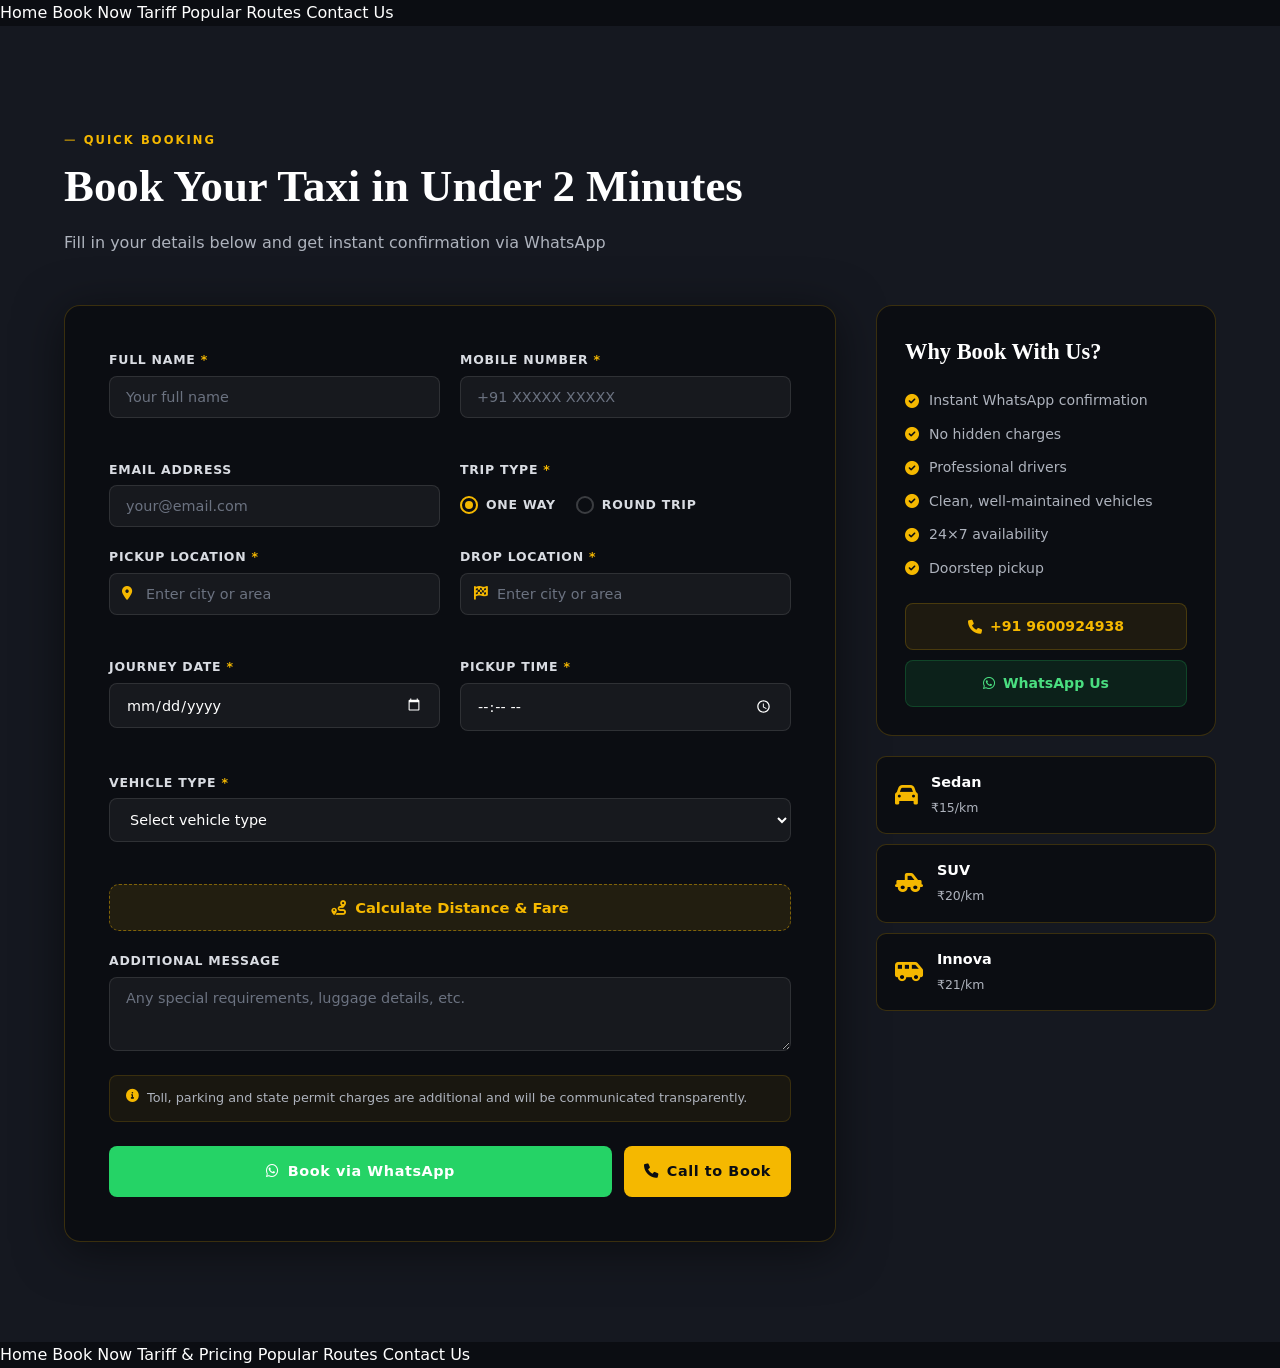
==== book-now.html @ 9e5e4e50 "feat: deploy subpages and sitemap to root" ====
<!DOCTYPE html>
<html lang="en">
<head>
  <meta charset="UTF-8" />
  <meta name="viewport" content="width=device-width, initial-scale=1.0" />

  <!-- Google Sitelink Snippet Tags -->
  <title>Book Outstation Cab Online | Sundari Travels</title>
  <meta name="description" content="Instant 24/7 outstation taxi booking across India. Verified local drivers dispatched for one-way drops and round trips. Instant WhatsApp confirmation." />
  <link rel="canonical" href="https://www.sundaritravels.com/book-now.html" />

  <!-- Styles & Icons -->
  <link rel="stylesheet" href="styles.css" />
  <link rel="stylesheet" href="https://cdnjs.cloudflare.com/ajax/libs/font-awesome/6.0.0/css/all.min.css" />

  <!-- Structured Data Schema for Fast-Track Sitelinks -->
  <script type="application/ld+json">
  {
    "@context": "https://schema.org",
    "@type": "TaxiService",
    "name": "Sundari Travels",
    "url": "https://www.sundaritravels.com/book-now.html",
    "serviceType": "Outstation Taxi Booking",
    "areaServed": {
      "@type": "Country",
      "name": "India"
    },
    "potentialAction": {
      "@type": "ReserveAction",
      "target": {
        "@type": "EntryPoint",
        "urlTemplate": "https://www.sundaritravels.com/book-now.html",
        "actionPlatform": [
          "http://schema.org/DesktopWebPlatform",
          "http://schema.org/MobileWebPlatform"
        ]
      },
      "result": {
        "@type": "Reservation",
        "name": "Book Taxi Online"
      }
    }
  }
  </script>
</head>
<body>

  <!-- Top Navigation Bar -->
  <header>
    <nav class="main-nav">
      <a href="index.html">Home</a>
      <a href="book-now.html" class="active">Book Now</a>
      <a href="tariff.html">Tariff</a>
      <a href="popular-routes.html">Popular Routes</a>
      <a href="contact.html">Contact Us</a>
    </nav>
  </header>

  <!-- ===== BOOKING SECTION ===== -->
  <section class="booking-section" id="booking">
    <div class="container">
      <div class="section-label">Quick Booking</div>
      <h1 class="section-title">Book Your Taxi in Under 2 Minutes</h1>
      <p class="section-subtitle">Fill in your details below and get instant confirmation via WhatsApp</p>
      <div class="booking-wrapper">
        <div class="booking-form-card">
          <form id="bookingForm" novalidate>
            <div class="form-grid">
              <div class="form-group">
                <label for="custName">Full Name <span class="req">*</span></label>
                <input type="text" id="custName" name="custName" placeholder="Your full name" required />
                <span class="form-error" id="custNameErr"></span>
              </div>
              <div class="form-group">
                <label for="custPhone">Mobile Number <span class="req">*</span></label>
                <input type="tel" id="custPhone" name="custPhone" placeholder="+91 XXXXX XXXXX" required />
                <span class="form-error" id="custPhoneErr"></span>
              </div>
              <div class="form-group">
                <label for="custEmail">Email Address</label>
                <input type="email" id="custEmail" name="custEmail" placeholder="your@email.com" />
              </div>
              <div class="form-group">
                <label>Trip Type <span class="req">*</span></label>
                <div class="trip-type-group">
                  <label class="radio-label">
                    <input type="radio" name="tripType" value="One Way" checked />
                    <span class="radio-custom"></span> One Way
                  </label>
                  <label class="radio-label">
                    <input type="radio" name="tripType" value="Round Trip" />
                    <span class="radio-custom"></span> Round Trip
                  </label>
                </div>
              </div>
              <div class="form-group">
                <label for="pickupLoc">Pickup Location <span class="req">*</span></label>
                <div class="autocomplete-wrap">
                  <i class="fas fa-map-marker-alt ac-icon"></i>
                  <input type="text" id="pickupLoc" name="pickupLoc" placeholder="Enter city or area" required autocomplete="off" />
                  <ul class="autocomplete-list" id="pickupList"></ul>
                </div>
                <span class="form-error" id="pickupLocErr"></span>
              </div>
              <div class="form-group">
                <label for="dropLoc">Drop Location <span class="req">*</span></label>
                <div class="autocomplete-wrap">
                  <i class="fas fa-flag-checkered ac-icon"></i>
                  <input type="text" id="dropLoc" name="dropLoc" placeholder="Enter city or area" required autocomplete="off" />
                  <ul class="autocomplete-list" id="dropList"></ul>
                </div>
                <span class="form-error" id="dropLocErr"></span>
              </div>
              <div class="form-group">
                <label for="journeyDate">Journey Date <span class="req">*</span></label>
                <input type="date" id="journeyDate" name="journeyDate" required />
                <span class="form-error" id="journeyDateErr"></span>
              </div>
              <div class="form-group">
                <label for="pickupTime">Pickup Time <span class="req">*</span></label>
                <input type="time" id="pickupTime" name="pickupTime" required />
                <span class="form-error" id="pickupTimeErr"></span>
              </div>
              <div class="form-group form-group-full">
                <label for="vehicleType">Vehicle Type <span class="req">*</span></label>
                <select id="vehicleType" name="vehicleType" required>
                  <option value="">Select vehicle type</option>
                  <option value="Sedan">Sedan</option>
                  <option value="SUV">SUV</option>
                  <option value="Innova">Innova</option>
                </select>
                <span class="form-error" id="vehicleTypeErr"></span>
              </div>

              <!-- Fare Calculator inside Booking Form -->
              <div class="form-group form-group-full">
                <button type="button" class="btn-calc-fare" id="bfCalcBtn">
                  <i class="fas fa-route"></i> Calculate Distance &amp; Fare
                </button>
              </div>

              <!-- Fare result card -->
              <div class="form-group form-group-full" id="bfFareCard" style="display:none;">
                <div class="bf-fare-result">
                  <div class="bf-dist-row">
                    <div class="bf-dt">
                      <span class="bf-dt-lbl">Approximate Distance</span>
                      <span class="bf-dt-val" id="bfDistance">--</span>
                    </div>
                  </div>
                  <div class="bf-fare-rows">
                    <div class="bf-fare-row"><span>Rate / km</span><span id="bfRate">₹0</span></div>
                    <div class="bf-fare-row"><span>Base Fare</span><span id="bfBase">₹0</span></div>
                    <div class="bf-fare-row"><span>Driver Bata</span><span id="bfBata">₹0</span></div>
                    <div class="bf-fare-divider"></div>
                    <div class="bf-fare-row bf-fare-total">
                      <span>Estimated Total</span>
                      <span id="bfTotal">₹0</span>
                    </div>
                  </div>
                  <p class="bf-note"><i class="fas fa-info-circle"></i> Toll, parking &amp; permit charges extra.</p>
                  <!-- Map -->
                  <div class="bf-map-wrap">
                    <div id="bfMap" class="bf-map"></div>
                  </div>
                </div>
              </div>
              <div class="form-group form-group-full">
                <label for="addMessage">Additional Message</label>
                <textarea id="addMessage" name="addMessage" rows="3" placeholder="Any special requirements, luggage details, etc."></textarea>
              </div>
            </div>
            <div class="form-notice">
              <i class="fas fa-info-circle"></i>
              Toll, parking and state permit charges are additional and will be communicated transparently.
            </div>
            <div class="form-actions">
              <button type="submit" class="btn btn-wa-book"><i class="fab fa-whatsapp"></i> Book via WhatsApp</button>
              <a href="tel:+919600924938" class="btn btn-call-book"><i class="fas fa-phone"></i> Call to Book</a>
            </div>
          </form>
        </div>
        <div class="booking-info">
          <div class="booking-info-card">
            <h3>Why Book With Us?</h3>
            <ul class="booking-why">
              <li><i class="fas fa-check-circle"></i> Instant WhatsApp confirmation</li>
              <li><i class="fas fa-check-circle"></i> No hidden charges</li>
              <li><i class="fas fa-check-circle"></i> Professional drivers</li>
              <li><i class="fas fa-check-circle"></i> Clean, well-maintained vehicles</li>
              <li><i class="fas fa-check-circle"></i> 24×7 availability</li>
              <li><i class="fas fa-check-circle"></i> Doorstep pickup</li>
            </ul>
            <div class="booking-contact-quick">
              <a href="tel:+919600924938" class="quick-contact-btn"><i class="fas fa-phone"></i> +91 9600924938</a>
              <a href="https://wa.me/919600924938" target="_blank" rel="noopener" class="quick-contact-btn whatsapp"><i class="fab fa-whatsapp"></i> WhatsApp Us</a>
            </div>
          </div>
          <div class="vehicle-cards-mini">
            <div class="vehicle-mini-card">
              <i class="fas fa-car"></i>
              <div>
                <strong>Sedan</strong>
                <span>₹15/km</span>
              </div>
            </div>
            <div class="vehicle-mini-card">
              <i class="fas fa-truck-pickup"></i>
              <div>
                <strong>SUV</strong>
                <span>₹20/km</span>
              </div>
            </div>
            <div class="vehicle-mini-card">
              <i class="fas fa-shuttle-van"></i>
              <div>
                <strong>Innova</strong>
                <span>₹21/km</span>
              </div>
            </div>
          </div>
        </div>
      </div>
    </div>
  </section>

  <!-- Footer Navigation -->
  <footer>
    <div class="footer-links">
      <a href="index.html">Home</a>
      <a href="book-now.html">Book Now</a>
      <a href="tariff.html">Tariff &amp; Pricing</a>
      <a href="popular-routes.html">Popular Routes</a>
      <a href="contact.html">Contact Us</a>
    </div>
  </footer>

  <!-- Application Logic -->
  <script src="main.js"></script>
</body>
</html>
---- styles.css ----
﻿/* =====================================================
   SUNDARI TRAVELS — Premium Dark Gold Theme
   ===================================================== */

/* ---- CSS Variables ---- */
:root {
  --bg-primary:    #0B0D12;
  --bg-secondary:  #151820;
  --bg-card:       #151820;
  --bg-footer:     #080A0E;
  --gold:          #F5B800;
  --gold-light:    #FFD45A;
  --gold-dim:      rgba(245,184,0,0.15);
  --gold-border:   rgba(245,184,0,0.20);
  --silver:        #D9DCE2;
  --silver-dim:    #AEB3BD;
  --white:         #FFFFFF;
  --text:          #FFFFFF;
  --text-muted:    #AEB3BD;
  --text-light:    #6b7280;
  --border:        rgba(245,184,0,0.20);
  --shadow-sm:     0 2px 8px rgba(0,0,0,0.3);
  --shadow-md:     0 4px 24px rgba(0,0,0,0.4);
  --shadow-lg:     0 8px 48px rgba(0,0,0,0.5);
  --shadow-gold:   0 0 20px rgba(245,184,0,0.15);
  --radius:        10px;
  --radius-lg:     16px;
  --transition:    0.3s cubic-bezier(0.4,0,0.2,1);
  --font-heading:  'Cormorant Garamond', Georgia, serif;
  --font-body:     'Manrope', system-ui, sans-serif;
}

/* ---- Reset ---- */
*, *::before, *::after { box-sizing: border-box; margin: 0; padding: 0; }
html { scroll-behavior: smooth; font-size: 16px; }
body {
  font-family: var(--font-body);
  background: var(--bg-primary);
  color: var(--text);
  overflow-x: hidden;
  line-height: 1.6;
}
img { max-width: 100%; height: auto; display: block; }
a { text-decoration: none; color: inherit; }
ul { list-style: none; }
button { cursor: pointer; font-family: var(--font-body); }
input, select, textarea { font-family: var(--font-body); }

/* ---- Layout ---- */
.container { max-width: 1200px; margin: 0 auto; padding: 0 24px; }
section { position: relative; }

/* ---- Typography ---- */
.section-label {
  display: inline-block;
  font-family: var(--font-body);
  font-size: 0.72rem;
  font-weight: 700;
  letter-spacing: 0.18em;
  text-transform: uppercase;
  color: var(--gold);
  margin-bottom: 12px;
}
.section-label::before {
  content: '— ';
  color: var(--gold);
  opacity: 0.6;
}
.section-label.center { display: block; text-align: center; }
.section-title {
  font-family: var(--font-heading);
  font-size: clamp(2rem, 4vw, 2.8rem);
  font-weight: 700;
  color: var(--white);
  line-height: 1.15;
  margin-bottom: 16px;
}
.section-title.center { text-align: center; }
.section-subtitle {
  font-size: 1rem;
  color: var(--text-muted);
  max-width: 600px;
  line-height: 1.75;
  margin-bottom: 48px;
}
.section-subtitle.center { text-align: center; margin-left: auto; margin-right: auto; }
.req { color: var(--gold); }
.gold-line {
  width: 48px;
  height: 2px;
  background: var(--gold);
  margin: 16px auto 32px;
}
.gold-line.left { margin-left: 0; }

/* ---- Buttons ---- */
.btn {
  display: inline-flex;
  align-items: center;
  gap: 8px;
  padding: 13px 28px;
  border-radius: 8px;
  font-size: 0.875rem;
  font-weight: 700;
  font-family: var(--font-body);
  letter-spacing: 0.04em;
  border: 2px solid transparent;
  transition: var(--transition);
  cursor: pointer;
  text-align: center;
  white-space: nowrap;
}
.btn-gold {
  background: var(--gold);
  color: #0B0D12;
  border-color: var(--gold);
}
.btn-gold:hover {
  background: var(--gold-light);
  border-color: var(--gold-light);
  transform: translateY(-2px);
  box-shadow: 0 6px 20px rgba(245,184,0,0.3);
}
.btn-outline-silver {
  background: transparent;
  color: var(--white);
  border-color: rgba(217,220,226,0.5);
}
.btn-outline-silver:hover {
  border-color: var(--gold);
  color: var(--gold);
  transform: translateY(-2px);
}
.btn-whatsapp {
  background: #25D366;
  color: var(--white);
  border-color: #25D366;
}
.btn-whatsapp:hover {
  background: #1da851;
  transform: translateY(-2px);
  box-shadow: 0 6px 20px rgba(37,211,102,0.3);
}
/* Legacy button classes mapped to new */
.btn-primary { background: var(--gold); color: #0B0D12; border-color: var(--gold); }
.btn-primary:hover { background: var(--gold-light); border-color: var(--gold-light); transform: translateY(-2px); box-shadow: 0 6px 20px rgba(245,184,0,0.3); }
.btn-outline { background: transparent; color: var(--white); border-color: rgba(217,220,226,0.5); }
.btn-outline:hover { border-color: var(--gold); color: var(--gold); }
.btn-teal { background: var(--gold); color: #0B0D12; border-color: var(--gold); }
.btn-teal:hover { background: var(--gold-light); border-color: var(--gold-light); transform: translateY(-2px); }
.btn-outline-light { background: transparent; color: var(--white); border-color: rgba(255,255,255,0.4); }
.btn-outline-light:hover { border-color: var(--gold); color: var(--gold); }
.btn-lg { padding: 15px 36px; font-size: 0.95rem; }
.w-full { width: 100%; justify-content: center; }
.mt-btn { margin-top: 32px; }

/* ---- Navbar ---- */
.navbar {
  position: fixed;
  top: 0; left: 0; right: 0;
  z-index: 1000;
  background: #080A0E;
  border-bottom: 1px solid rgba(245,184,0,0.20);
  transition: box-shadow 0.3s ease;
}
.navbar.scrolled {
  box-shadow: 0 2px 24px rgba(0,0,0,0.6);
}
.nav-container {
  max-width: 1400px;
  margin: 0 auto;
  padding: 0 70px;
  display: flex;
  align-items: center;
  height: 108px;
  gap: 0;
}
.nav-logo {
  display: flex;
  align-items: center;
  flex-shrink: 0;
  margin-right: 40px;
  text-decoration: none;
  background: transparent;
}
.logo-img {
  width: auto;
  height: 108px;
  max-width: 220px;
  object-fit: contain;
  display: block;
  flex-shrink: 0;
  background: transparent;
}
.navbar.scrolled .logo-img { height: 78px; }
.logo-text-fallback { display: none; }
.nav-links {
  display: flex;
  align-items: center;
  gap: 2px;
  flex: 1;
}
.nav-link {
  font-family: var(--font-body);
  font-size: 0.875rem;
  font-weight: 500;
  padding: 7px 13px;
  border-radius: 6px;
  color: #D9DCE2;
  transition: color 0.2s ease, background 0.2s ease;
  white-space: nowrap;
  text-decoration: none;
}
.nav-link:hover {
  color: #F5B800;
  background: rgba(245,184,0,0.08);
}
.nav-link.active {
  color: #F5B800 !important;
  background: rgba(245,184,0,0.10);
  font-weight: 700;
}
.nav-actions {
  display: flex;
  align-items: center;
  gap: 13px;
  margin-left: auto;
  flex-shrink: 0;
}
.nav-book-btn {
  display: inline-flex;
  align-items: center;
  justify-content: center;
  background: #F5B800;
  color: #080A0E;
  font-family: var(--font-body);
  font-size: 0.875rem;
  font-weight: 700;
  width: 130px;
  height: 48px;
  border-radius: 11px;
  text-decoration: none;
  white-space: nowrap;
  transition: background 0.2s, transform 0.2s;
  flex-shrink: 0;
}
.nav-book-btn:hover { background: #FFD45A; transform: translateY(-1px); }
.nav-phone-btn {
  display: inline-flex;
  align-items: center;
  justify-content: center;
  width: 42px;
  height: 42px;
  border: 1.5px solid rgba(245,184,0,0.55);
  border-radius: 50%;
  color: #F5B800;
  font-size: 0.9rem;
  text-decoration: none;
  transition: background 0.2s, border-color 0.2s;
  flex-shrink: 0;
}
.nav-phone-btn:hover { background: rgba(245,184,0,0.12); border-color: #F5B800; }
.nav-cta-btn { display: none; }
.hamburger {
  display: none;
  flex-direction: column;
  gap: 5px;
  background: none;
  border: none;
  padding: 8px;
  cursor: pointer;
  margin-left: 16px;
}
.hamburger span {
  display: block;
  width: 24px;
  height: 2px;
  background: var(--silver);
  border-radius: 2px;
  transition: var(--transition);
}
.hamburger.open span:nth-child(1) { transform: rotate(45deg) translate(5px,5px); }
.hamburger.open span:nth-child(2) { opacity: 0; }
.hamburger.open span:nth-child(3) { transform: rotate(-45deg) translate(5px,-5px); }

/* Mobile Nav */
.mobile-nav {
  position: fixed;
  top: 0; right: -100%;
  width: min(320px, 85vw);
  height: 100vh;
  background: #0d0f14;
  border-left: 1px solid var(--gold-border);
  z-index: 999;
  transition: right 0.35s cubic-bezier(0.4,0,0.2,1);
  overflow-y: auto;
  padding: 96px 24px 40px;
}
.mobile-nav.open { right: 0; }
.mobile-nav-link {
  display: block;
  font-size: 1rem;
  font-weight: 600;
  color: var(--silver);
  padding: 14px 0;
  border-bottom: 1px solid rgba(245,184,0,0.08);
  transition: var(--transition);
  letter-spacing: 0.02em;
  text-decoration: none;
}
.mobile-nav-link:hover { color: var(--gold); padding-left: 8px; }
.mobile-nav-actions { display: flex; flex-direction: column; gap: 12px; margin-top: 28px; }
.mobile-action-btn {
  display: flex; align-items: center; justify-content: center;
  gap: 8px; padding: 13px; border-radius: 8px;
  font-size: 0.9rem; font-weight: 700; text-decoration: none;
}
.call-btn { background: var(--gold); color: #0B0D12; }
.whatsapp-btn { background: #25D366; color: var(--white); }
.mobile-book-btn {
  display: block; text-align: center; margin-top: 16px;
  padding: 14px; border: 2px solid var(--gold);
  color: var(--gold); border-radius: 8px; font-weight: 700;
  transition: var(--transition); text-decoration: none;
}
.mobile-book-btn:hover { background: var(--gold); color: #0B0D12; }
.nav-overlay {
  position: fixed; inset: 0; background: rgba(0,0,0,0.7);
  z-index: 998; opacity: 0; pointer-events: none; transition: opacity var(--transition);
}
.nav-overlay.active { opacity: 1; pointer-events: all; }

/* ---- Hero ---- */
.hero {
  position: relative;
  min-height: 82vh;
  max-height: 1000px;
  display: flex;
  flex-direction: column;
  background: #080A0E;
  overflow: hidden;
  padding-top: 108px;
}

/* car.png — right side, blended background */
.hero-car-bg {
  position: absolute;
  top: 0; right: 0;
  width: 60%;
  height: 100%;
  z-index: 0;
  pointer-events: none;
}
.hero-car-img {
  width: 100%;
  height: 100%;
  object-fit: cover;
  object-position: center center;
  display: block;
  -webkit-mask-image: linear-gradient(
    to right,
    transparent 0%,
    rgba(0,0,0,0.15) 12%,
    rgba(0,0,0,0.6) 30%,
    black 55%,
    black 100%
  );
  mask-image: linear-gradient(
    to right,
    transparent 0%,
    rgba(0,0,0,0.15) 12%,
    rgba(0,0,0,0.6) 30%,
    black 55%,
    black 100%
  );
}

/* Overlay — left side strong fade, bottom fade */
.hero-overlay {
  position: absolute;
  inset: 0;
  z-index: 1;
  background:
    linear-gradient(90deg,
      #080A0E 0%,
      #080A0E 34%,
      rgba(8,10,14,0.80) 48%,
      rgba(8,10,14,0.18) 64%,
      transparent 78%
    ),
    linear-gradient(180deg,
      rgba(8,10,14,0.20) 0%,
      transparent 25%,
      transparent 65%,
      rgba(8,10,14,0.55) 100%
    );
  pointer-events: none;
}

/* Two-column layout */
.hero-inner {
  position: relative;
  z-index: 2;
  display: grid;
  grid-template-columns: 47% 53%;
  align-items: center;
  flex: 1;
  max-width: 1400px;
  width: 100%;
  margin: 0 auto;
  padding: 44px 70px 155px;
  min-height: calc(82vh - 108px);
}
.hero-right-spacer { display: block; }

/* Hero content */
.hero-content { max-width: 540px; }

/* Badge */
.hero-badge {
  display: inline-flex;
  align-items: center;
  gap: 8px;
  border: 1px solid rgba(245,184,0,0.40);
  background: rgba(245,184,0,0.08);
  color: #F5B800;
  font-size: 0.72rem;
  font-weight: 700;
  letter-spacing: 0.14em;
  text-transform: uppercase;
  padding: 7px 18px;
  border-radius: 50px;
  margin-bottom: 22px;
}
.hero-badge i { font-size: 0.68rem; }

/* Heading */
.hero-title {
  font-family: var(--font-heading);
  font-size: clamp(2.8rem, 5vw, 4.6rem);
  font-weight: 700;
  color: #ffffff;
  line-height: 1.0;
  margin-bottom: 18px;
  letter-spacing: -0.01em;
}
.hero-title-gold {
  color: #F5B800;
  font-style: italic;
  display: block;
}

/* Description */
.hero-desc {
  font-size: 1rem;
  color: #B8BDC7;
  line-height: 1.7;
  margin-bottom: 18px;
  max-width: 480px;
}

/* Trust line */
.hero-trust-line {
  display: flex;
  align-items: center;
  gap: 12px;
  font-size: 0.82rem;
  font-weight: 700;
  letter-spacing: 0.08em;
  color: #AEB3BD;
  text-transform: uppercase;
  margin-bottom: 30px;
  flex-wrap: wrap;
}
.htl-item { display: inline-flex; align-items: center; gap: 6px; }
.htl-item i { color: #F5B800; font-size: 0.78rem; }
.htl-dot { color: #F5B800; font-size: 1.1rem; line-height: 1; }

/* CTA Buttons */
.hero-ctas { display: flex; flex-wrap: wrap; gap: 14px; }
.hbtn {
  display: inline-flex;
  align-items: center;
  gap: 8px;
  font-family: var(--font-body);
  font-size: 0.92rem;
  font-weight: 700;
  height: 56px;
  padding: 0 26px;
  border-radius: 10px;
  text-decoration: none;
  white-space: nowrap;
  transition: transform 0.2s, background 0.2s, border-color 0.2s;
  border: 2px solid transparent;
}
.hbtn-gold { background: #F5B800; color: #080A0E; }
.hbtn-gold:hover { background: #FFD45A; transform: translateY(-2px); }
.hbtn-outline { background: transparent; color: #ffffff; border-color: rgba(217,220,226,0.55); }
.hbtn-outline:hover { border-color: #F5B800; color: #F5B800; transform: translateY(-2px); }
.hbtn-wa { background: #25D366; color: #ffffff; border-color: #25D366; }
.hbtn-wa:hover { background: #1da851; transform: translateY(-2px); }

/* Trust bar */
.hero-trust-bar {
  position: absolute;
  bottom: 26px;
  left: 50%;
  transform: translateX(-50%);
  z-index: 3;
  width: 72%;
  max-width: 940px;
}
.htb-inner {
  display: flex;
  align-items: center;
  justify-content: space-between;
  background: rgba(11,13,18,0.88);
  backdrop-filter: blur(14px);
  border: 1px solid rgba(245,184,0,0.22);
  border-radius: 16px;
  padding: 18px 32px;
  gap: 8px;
}
.htb-item {
  display: flex;
  align-items: center;
  gap: 13px;
  flex: 1;
  min-width: 0;
}
.htb-icon {
  width: 40px; height: 40px;
  background: rgba(245,184,0,0.12);
  border-radius: 50%;
  display: flex; align-items: center; justify-content: center;
  flex-shrink: 0;
  color: #F5B800;
  font-size: 1rem;
}
.htb-text { display: flex; flex-direction: column; gap: 2px; }
.htb-text strong { font-size: 0.85rem; font-weight: 700; color: #ffffff; white-space: nowrap; }
.htb-text span { font-size: 0.72rem; color: #AEB3BD; white-space: nowrap; }
.htb-sep { width: 1px; height: 36px; background: rgba(245,184,0,0.18); flex-shrink: 0; }

/* Scroll hint */
.hero-scroll {
  position: absolute;
  bottom: 4px;
  left: 50%;
  transform: translateX(-50%);
  z-index: 4;
  display: flex;
  flex-direction: column;
  align-items: center;
  gap: 3px;
  color: rgba(255,255,255,0.32);
  font-size: 0.6rem;
  font-weight: 700;
  letter-spacing: 0.16em;
  text-transform: uppercase;
}
.hero-scroll i {
  color: rgba(245,184,0,0.5);
  font-size: 0.7rem;
  animation: scrollBounce 2s ease-in-out infinite;
}
@keyframes scrollBounce {
  0%, 100% { transform: translateY(0); }
  50% { transform: translateY(5px); }
}

/* Keep old class refs — no longer rendered */
.hero-bg, .hero-bg-dark, .hero-road-wrap, .road-svg,
.hero-visual-col, .hero-subtitle, .hero-service-line,
.hero-title-accent, .tsl-item, .tsl-dot,
.trust-bar-inner, .tbi, .tbi-icon, .tbi-info, .tbi-sep,
.hero-scroll-hint, .scroll-arrow, .br-desktop { display: none; }

/* ---- Booking Section ---- */
.booking-section { padding: 100px 0; background: var(--bg-secondary); }
.booking-wrapper { display: grid; grid-template-columns: 1fr 340px; gap: 40px; align-items: start; }
.booking-form-card {
  background: var(--bg-primary);
  border-radius: var(--radius-lg);
  padding: 44px;
  border: 1px solid var(--gold-border);
  box-shadow: var(--shadow-lg);
}
.form-grid { display: grid; grid-template-columns: 1fr 1fr; gap: 20px; margin-bottom: 24px; overflow: visible; }
.form-group { display: flex; flex-direction: column; gap: 6px; position: relative; overflow: visible; }
.form-group-full { grid-column: 1 / -1; }
.form-group label {
  font-size: 0.78rem; font-weight: 700;
  color: var(--silver); letter-spacing: 0.06em; text-transform: uppercase;
}
.form-group input,
.form-group select,
.form-group textarea {
  padding: 12px 16px;
  border: 1px solid rgba(255,255,255,0.10);
  border-radius: 8px;
  font-size: 0.9rem;
  color: var(--white);
  background: rgba(255,255,255,0.05);
  transition: var(--transition);
  outline: none;
  color-scheme: dark;
}
.form-group input::placeholder,
.form-group textarea::placeholder { color: var(--text-light); }
.form-group select option { background: var(--bg-secondary); color: var(--white); }
.form-group input:focus,
.form-group select:focus,
.form-group textarea:focus {
  border-color: var(--gold);
  background: rgba(245,184,0,0.05);
  box-shadow: 0 0 0 3px rgba(245,184,0,0.10);
}
.form-group input.error,
.form-group select.error { border-color: #e53e3e; }
.form-error { font-size: 0.75rem; color: #e53e3e; font-weight: 600; min-height: 16px; }
.trip-type-group { display: flex; gap: 20px; padding: 10px 0; }
.radio-label {
  display: flex; align-items: center; gap: 8px;
  cursor: pointer; font-size: 0.9rem; font-weight: 600; color: var(--silver);
}
.radio-label input[type="radio"] { display: none; }
.radio-custom {
  width: 18px; height: 18px;
  border: 2px solid rgba(255,255,255,0.2);
  border-radius: 50%;
  position: relative;
  transition: var(--transition); flex-shrink: 0;
}
.radio-label input[type="radio"]:checked + .radio-custom { border-color: var(--gold); }
.radio-label input[type="radio"]:checked + .radio-custom::after {
  content: '';
  position: absolute;
  width: 8px; height: 8px;
  background: var(--gold); border-radius: 50%;
  top: 50%; left: 50%; transform: translate(-50%,-50%);
}
.form-notice {
  background: rgba(245,184,0,0.06);
  border: 1px solid rgba(245,184,0,0.15);
  border-radius: 8px;
  padding: 12px 16px;
  font-size: 0.8rem;
  color: var(--text-muted);
  display: flex; align-items: flex-start; gap: 8px;
  margin-bottom: 24px;
}
.form-notice i { color: var(--gold); margin-top: 2px; flex-shrink: 0; }
.form-actions { display: flex; gap: 12px; flex-wrap: wrap; }
.btn-wa-book {
  flex: 1; padding: 14px 20px;
  background: #25D366; color: var(--white);
  border: none; border-radius: 8px;
  font-size: 0.9rem; font-weight: 700;
  display: flex; align-items: center; justify-content: center; gap: 8px;
  transition: var(--transition); min-width: 160px; cursor: pointer;
}
.btn-wa-book:hover { background: #1da851; transform: translateY(-2px); box-shadow: 0 6px 20px rgba(37,211,102,0.3); }
.btn-call-book {
  white-space: nowrap; padding: 14px 20px;
  background: var(--gold); color: #0B0D12;
  border-radius: 8px; font-size: 0.9rem; font-weight: 700;
  display: flex; align-items: center; gap: 8px;
  transition: var(--transition); border: none; cursor: pointer;
}
.btn-call-book:hover { background: var(--gold-light); transform: translateY(-2px); }
.booking-info { display: flex; flex-direction: column; gap: 20px; }
.booking-info-card {
  background: var(--bg-primary);
  border: 1px solid var(--gold-border);
  border-radius: var(--radius-lg);
  padding: 28px;
}
.booking-info-card h3 {
  font-family: var(--font-heading);
  font-size: 1.4rem; font-weight: 700;
  color: var(--white); margin-bottom: 20px;
}
.booking-why { display: flex; flex-direction: column; gap: 11px; margin-bottom: 24px; }
.booking-why li { display: flex; align-items: center; gap: 10px; font-size: 0.88rem; color: var(--text-muted); }
.booking-why li i { color: var(--gold); flex-shrink: 0; }
.booking-contact-quick { display: flex; flex-direction: column; gap: 10px; }
.quick-contact-btn {
  display: flex; align-items: center; justify-content: center; gap: 8px;
  padding: 11px; border-radius: 8px;
  font-weight: 700; font-size: 0.88rem;
  background: rgba(245,184,0,0.08);
  color: var(--gold); border: 1px solid var(--gold-border);
  transition: var(--transition);
}
.quick-contact-btn:hover { background: var(--gold); color: #0B0D12; }
.quick-contact-btn.whatsapp { background: rgba(37,211,102,0.1); color: #4ade80; border-color: rgba(37,211,102,0.2); }
.quick-contact-btn.whatsapp:hover { background: #25D366; color: var(--white); }
.vehicle-cards-mini { display: flex; flex-direction: column; gap: 10px; }
.vehicle-mini-card {
  display: flex; align-items: center; gap: 14px;
  background: var(--bg-primary);
  border: 1px solid var(--gold-border);
  border-radius: var(--radius); padding: 14px 18px;
  transition: var(--transition);
}
.vehicle-mini-card:hover { border-color: var(--gold); box-shadow: var(--shadow-gold); }
.vehicle-mini-card i { font-size: 1.4rem; color: var(--gold); }
.vehicle-mini-card strong { display: block; font-size: 0.9rem; font-weight: 700; color: var(--white); }
.vehicle-mini-card span { font-size: 0.78rem; color: var(--text-muted); }

/* ---- About Section ---- */
.about-section { padding: 100px 0; background: var(--bg-primary); }
.about-grid { display: grid; grid-template-columns: 1fr 1fr; gap: 72px; align-items: center; }
.about-img-wrapper { position: relative; border-radius: var(--radius-lg); overflow: hidden; }
.about-placeholder-img {
  width: 100%; height: 480px;
  background: linear-gradient(145deg, #0d0f14 0%, #151820 60%, #1a1500 100%);
  border-radius: var(--radius-lg);
  border: 1px solid var(--gold-border);
  display: flex; flex-direction: column; align-items: center; justify-content: center; gap: 16px;
}
.about-placeholder-img i { font-size: 4.5rem; color: var(--gold); opacity: 0.8; }
.about-placeholder-img span {
  font-family: var(--font-heading);
  font-size: 1.2rem; font-weight: 600;
  color: var(--silver); letter-spacing: 0.05em;
}
.about-img-card {
  position: absolute; bottom: 24px; left: 24px;
  background: var(--bg-secondary);
  border: 1px solid var(--gold-border);
  border-radius: var(--radius); padding: 14px 20px;
  display: flex; align-items: center; gap: 10px;
  box-shadow: var(--shadow-md);
}
.about-img-card i { color: var(--gold); font-size: 1.2rem; }
.about-img-card span { font-size: 0.85rem; font-weight: 700; color: var(--white); }
.about-desc { font-size: 0.98rem; color: var(--text-muted); line-height: 1.8; margin-bottom: 20px; }
.about-mv-grid { display: grid; grid-template-columns: 1fr 1fr; gap: 16px; margin: 28px 0; }
.about-mv-card {
  background: var(--bg-secondary);
  border-radius: var(--radius);
  padding: 20px;
  border-left: 2px solid var(--gold);
  border-top: 1px solid var(--gold-border);
  border-right: 1px solid var(--gold-border);
  border-bottom: 1px solid var(--gold-border);
}
.about-mv-card i { color: var(--gold); font-size: 1.2rem; margin-bottom: 8px; }
.about-mv-card h4 {
  font-family: var(--font-heading);
  font-size: 1rem; font-weight: 700;
  color: var(--white); margin-bottom: 6px;
}
.about-mv-card p { font-size: 0.84rem; color: var(--text-muted); line-height: 1.6; }
.about-highlights { display: flex; flex-wrap: wrap; gap: 10px; }
.about-highlight-item {
  display: flex; align-items: center; gap: 8px;
  background: rgba(245,184,0,0.06);
  border: 1px solid var(--gold-border);
  border-radius: 8px; padding: 9px 16px;
  font-size: 0.84rem; font-weight: 700; color: var(--silver);
  transition: var(--transition);
}
.about-highlight-item:hover { border-color: var(--gold); color: var(--gold); }
.about-highlight-item i { color: var(--gold); }

/* ---- Services Section ---- */
.services-section { padding: 100px 0; background: var(--bg-secondary); }
.services-grid { display: grid; grid-template-columns: repeat(3, 1fr); gap: 24px; }
.service-card {
  background: var(--bg-card);
  border-radius: var(--radius-lg);
  overflow: hidden;
  border: 1px solid rgba(245,184,0,0.12);
  transition: var(--transition);
}
.service-card:hover {
  border-color: var(--gold);
  transform: translateY(-5px);
  box-shadow: 0 12px 40px rgba(245,184,0,0.12);
}
.service-icon-wrap {
  position: absolute; top: 16px; left: 16px;
  width: 42px; height: 42px;
  background: var(--gold); border-radius: 10px;
  display: flex; align-items: center; justify-content: center;
  z-index: 1;
}
.service-icon-wrap i { color: #0B0D12; font-size: 1rem; }
.service-img { height: 180px; overflow: hidden; position: relative; }
.service-img-placeholder {
  height: 180px;
  display: flex; flex-direction: column;
  align-items: center; justify-content: center; gap: 10px;
  background: #0d0f14;
  transition: transform 0.4s ease;
}
.service-card:hover .service-img-placeholder { transform: scale(1.03); }
.service-img-placeholder i { font-size: 2.8rem; color: var(--gold); }
.service-img-placeholder span { font-size: 0.82rem; font-weight: 700; color: var(--silver); letter-spacing: 0.06em; }
.service-body { padding: 22px; }
.service-body h3 {
  font-family: var(--font-heading);
  font-size: 1.25rem; font-weight: 700;
  color: var(--white); margin-bottom: 8px;
}
.service-body p { font-size: 0.86rem; color: var(--text-muted); line-height: 1.65; margin-bottom: 18px; }
.service-btn {
  display: inline-flex; align-items: center; gap: 6px;
  font-size: 0.82rem; font-weight: 700;
  color: var(--gold); transition: var(--transition);
}
.service-btn:hover { gap: 10px; }

/* ---- Why Section ---- */
.why-section { padding: 100px 0; background: var(--bg-primary); }
.why-inner { display: grid; grid-template-columns: 380px 1fr; gap: 80px; align-items: start; }
.why-content { position: sticky; top: 100px; }
.why-features { display: grid; grid-template-columns: 1fr 1fr; gap: 20px; }
.why-feature-item {
  display: flex; gap: 16px; padding: 24px;
  background: var(--bg-secondary);
  border-radius: var(--radius-lg);
  border: 1px solid rgba(245,184,0,0.10);
  transition: var(--transition);
}
.why-feature-item:hover {
  border-color: var(--gold);
  box-shadow: 0 8px 30px rgba(245,184,0,0.08);
  transform: translateY(-2px);
}
.why-icon {
  width: 48px; height: 48px;
  background: rgba(245,184,0,0.10);
  border: 1px solid var(--gold-border);
  border-radius: 12px;
  display: flex; align-items: center; justify-content: center;
  flex-shrink: 0;
}
.why-feature-item:hover .why-icon { background: var(--gold); }
.why-icon i { color: var(--gold); font-size: 1.1rem; }
.why-feature-item:hover .why-icon i { color: #0B0D12; }
.why-text h4 {
  font-family: var(--font-heading);
  font-size: 1.05rem; font-weight: 700;
  color: var(--white); margin-bottom: 6px;
}
.why-text p { font-size: 0.84rem; color: var(--text-muted); line-height: 1.65; }

/* ---- Tariff Section ---- */
.tariff-section { padding: 100px 0; background: var(--bg-secondary); }
.tariff-tabs { display: flex; gap: 8px; justify-content: center; margin-bottom: 44px; }
.tariff-tab {
  padding: 11px 36px; border-radius: 8px;
  font-size: 0.875rem; font-weight: 700;
  background: transparent;
  border: 1px solid var(--gold-border);
  color: var(--text-muted);
  transition: var(--transition); cursor: pointer;
  font-family: var(--font-body);
}
.tariff-tab.active, .tariff-tab:hover {
  background: var(--gold); border-color: var(--gold);
  color: #0B0D12;
}
.tariff-content { display: none; }
.tariff-content.active { display: block; }
.tariff-grid { display: grid; grid-template-columns: repeat(3,1fr); gap: 24px; margin-bottom: 20px; }
.tariff-card {
  background: var(--bg-primary);
  border-radius: var(--radius-lg); padding: 32px 24px;
  text-align: center;
  border: 1px solid rgba(245,184,0,0.12);
  transition: var(--transition); position: relative;
}
.tariff-card:hover { border-color: var(--gold); box-shadow: 0 8px 30px rgba(245,184,0,0.10); transform: translateY(-3px); }
.tariff-card.featured { border-color: var(--gold); box-shadow: 0 8px 40px rgba(245,184,0,0.15); transform: scale(1.03); }
.tariff-badge {
  position: absolute; top: -13px; left: 50%; transform: translateX(-50%);
  background: var(--gold); color: #0B0D12;
  font-size: 0.7rem; font-weight: 800;
  letter-spacing: 0.1em; text-transform: uppercase;
  padding: 4px 16px; border-radius: 50px;
}
.tariff-vehicle-icon { font-size: 2.2rem; color: var(--gold); margin-bottom: 10px; }
.tariff-card h3 {
  font-family: var(--font-heading);
  font-size: 1.4rem; font-weight: 700; color: var(--white); margin-bottom: 4px;
}
.tariff-capacity { font-size: 0.82rem; color: var(--text-muted); margin-bottom: 18px; }
.tariff-rate {
  font-size: 2.4rem; font-weight: 800; color: var(--gold);
  line-height: 1; margin-bottom: 24px; font-family: var(--font-body);
}
.tariff-rate span:last-child { font-size: 0.95rem; color: var(--text-muted); font-weight: 400; }
.tariff-features { text-align: left; margin-bottom: 24px; display: flex; flex-direction: column; gap: 9px; }
.tariff-features li { display: flex; align-items: center; gap: 8px; font-size: 0.84rem; color: var(--text-muted); }
.tariff-features li i { color: var(--gold); flex-shrink: 0; }
.tariff-note {
  display: flex; align-items: flex-start; gap: 10px;
  background: rgba(245,184,0,0.05);
  border: 1px solid rgba(245,184,0,0.15);
  border-radius: 10px; padding: 13px 16px;
  font-size: 0.82rem; color: var(--text-muted); line-height: 1.5;
}
.tariff-note i { color: var(--gold); flex-shrink: 0; margin-top: 2px; }

/* ---- Popular Routes ---- */
.routes-section { padding: 100px 0; background: var(--bg-primary); }
.routes-grid { display: grid; grid-template-columns: repeat(4,1fr); gap: 18px; }
.route-card {
  background: var(--bg-secondary);
  border-radius: var(--radius-lg);
  border: 1px solid rgba(245,184,0,0.12);
  overflow: hidden; transition: var(--transition);
}
.route-card:hover { border-color: var(--gold); box-shadow: 0 8px 30px rgba(245,184,0,0.10); transform: translateY(-3px); }
.route-card-inner { padding: 22px; }
.route-icon {
  width: 42px; height: 42px;
  background: rgba(245,184,0,0.08);
  border: 1px solid var(--gold-border);
  border-radius: 10px;
  display: flex; align-items: center; justify-content: center; margin-bottom: 16px;
}
.route-icon i { color: var(--gold); font-size: 1rem; }
.route-journey { display: flex; align-items: center; gap: 8px; margin-bottom: 12px; }
.route-from, .route-to {
  font-family: var(--font-heading);
  font-size: 1rem; font-weight: 700; color: var(--white);
}
.route-line { color: var(--gold); font-size: 0.9rem; flex-shrink: 0; }
.route-meta { display: flex; gap: 12px; margin-bottom: 12px; }
.route-meta span { font-size: 0.75rem; color: var(--text-muted); display: flex; align-items: center; gap: 4px; }
.route-meta i { color: var(--gold); }
.route-vehicles { display: flex; gap: 5px; flex-wrap: wrap; margin-bottom: 16px; }
.rv {
  font-size: 0.68rem; font-weight: 700;
  padding: 3px 9px;
  background: rgba(245,184,0,0.06);
  border-radius: 50px; color: var(--text-muted);
  border: 1px solid var(--gold-border);
}
.route-book-btn {
  width: 100%; padding: 10px;
  background: rgba(245,184,0,0.08);
  color: var(--gold);
  border: 1px solid var(--gold-border);
  border-radius: 8px; font-size: 0.82rem; font-weight: 700;
  transition: var(--transition); font-family: var(--font-body); cursor: pointer;
}
.route-book-btn:hover { background: var(--gold); color: #0B0D12; border-color: var(--gold); }

/* ---- How It Works ---- */
.how-section { padding: 100px 0; background: var(--bg-secondary); }
.steps-timeline { display: grid; grid-template-columns: repeat(3,1fr); gap: 40px 32px; position: relative; margin-top: 16px; }
.step-item { display: flex; flex-direction: column; align-items: flex-start; position: relative; }
.step-number {
  font-family: var(--font-heading);
  font-size: 3rem; font-weight: 700; color: var(--gold); opacity: 0.15;
  line-height: 1; margin-bottom: -14px; z-index: 0;
}
.step-connector { display: none; }
.step-content {
  background: var(--bg-primary);
  border-radius: var(--radius-lg); padding: 24px; width: 100%;
  border: 1px solid rgba(245,184,0,0.10);
  transition: var(--transition); z-index: 1;
}
.step-item:hover .step-content { border-color: var(--gold); box-shadow: 0 8px 30px rgba(245,184,0,0.08); transform: translateY(-2px); }
.step-icon {
  width: 48px; height: 48px;
  background: rgba(245,184,0,0.08);
  border: 1px solid var(--gold-border);
  border-radius: 12px;
  display: flex; align-items: center; justify-content: center;
  margin-bottom: 14px;
}
.step-icon i { color: var(--gold); font-size: 1.1rem; }
.step-item:hover .step-icon { background: var(--gold); }
.step-item:hover .step-icon i { color: #0B0D12; }
.step-content h4 {
  font-family: var(--font-heading);
  font-size: 1.1rem; font-weight: 700; color: var(--white); margin-bottom: 7px;
}
.step-content p { font-size: 0.84rem; color: var(--text-muted); line-height: 1.65; }

/* ---- CTA Banner ---- */
.cta-banner { position: relative; padding: 110px 0; overflow: hidden; text-align: center; }
.cta-banner-bg { position: absolute; inset: 0; z-index: 0; }
.cta-bg-gradient {
  position: absolute; inset: 0;
  background: linear-gradient(135deg, #0d0f14 0%, #151820 50%, #1a1500 100%);
}
.cta-banner-overlay {
  position: absolute; inset: 0;
  background: radial-gradient(ellipse at center, rgba(245,184,0,0.06) 0%, transparent 70%);
}
.cta-banner-content { position: relative; z-index: 1; }
.cta-title {
  font-family: var(--font-heading);
  font-size: clamp(2.4rem, 5vw, 3.8rem);
  font-weight: 700; color: var(--white); margin-bottom: 18px;
}
.cta-title span { color: var(--gold); }
.cta-subtitle {
  font-size: 1rem; color: var(--silver);
  max-width: 560px; margin: 0 auto 36px; line-height: 1.75;
}
.cta-buttons { display: flex; flex-wrap: wrap; gap: 14px; justify-content: center; }

/* ---- Contact Section ---- */
.contact-section { padding: 100px 0; background: var(--bg-primary); }
.contact-grid { display: grid; grid-template-columns: 380px 1fr; gap: 48px; align-items: start; }
.contact-info-card {
  background: var(--bg-secondary);
  border-radius: var(--radius-lg); padding: 32px;
  border: 1px solid var(--gold-border);
  margin-bottom: 20px;
}
.contact-info-item {
  display: flex; align-items: flex-start; gap: 16px;
  padding: 18px 0; border-bottom: 1px solid rgba(255,255,255,0.05);
}
.contact-info-item:last-child { border-bottom: none; }
.contact-info-icon {
  width: 42px; height: 42px;
  background: rgba(245,184,0,0.08);
  border: 1px solid var(--gold-border);
  border-radius: 10px;
  display: flex; align-items: center; justify-content: center; flex-shrink: 0;
}
.contact-info-icon i { color: var(--gold); font-size: 1rem; }
.contact-info-icon.whatsapp-icon { background: rgba(37,211,102,0.08); border-color: rgba(37,211,102,0.2); }
.contact-info-icon.whatsapp-icon i { color: #4ade80; }
.contact-info-item h4 { font-size: 0.72rem; font-weight: 700; letter-spacing: 0.08em; text-transform: uppercase; color: var(--text-muted); margin-bottom: 4px; }
.contact-info-item a, .contact-info-item p { font-size: 0.92rem; color: var(--white); font-weight: 600; }
.contact-info-item a:hover { color: var(--gold); }
.contact-info-item small { font-size: 0.75rem; color: var(--text-light); }
.contact-cta-quick { display: flex; gap: 10px; }
.contact-cta-btn {
  flex: 1; display: flex; align-items: center; justify-content: center;
  gap: 8px; padding: 13px; border-radius: 8px;
  font-weight: 700; font-size: 0.88rem; transition: var(--transition);
}
.contact-cta-btn.call { background: var(--gold); color: #0B0D12; }
.contact-cta-btn.call:hover { background: var(--gold-light); transform: translateY(-2px); }
.contact-cta-btn.wa { background: #25D366; color: var(--white); }
.contact-cta-btn.wa:hover { background: #1da851; transform: translateY(-2px); }
.contact-form-card {
  background: var(--bg-secondary);
  border-radius: var(--radius-lg); padding: 36px;
  border: 1px solid var(--gold-border);
}
.contact-form-card h3 {
  font-family: var(--font-heading);
  font-size: 1.6rem; font-weight: 700; color: var(--white); margin-bottom: 24px;
}

/* ---- Footer ---- */
.footer { background: var(--bg-footer); color: var(--text-muted); border-top: 1px solid var(--gold-border); }
.footer-top { padding: 72px 0 52px; }
.footer-grid { display: grid; grid-template-columns: 2fr 1fr 1fr 1fr; gap: 48px; }
.footer-logo { height: 72px; width: auto; object-fit: contain; margin-bottom: 16px; border-radius: 8px; background: #0B0D12; padding: 4px 8px; display: block; }
.footer-logo-text-fallback { font-family: var(--font-heading); font-size: 1.6rem; font-weight: 700; color: var(--gold); margin-bottom: 16px; display: block; }
.footer-tagline { font-size: 0.88rem; line-height: 1.75; color: var(--text-muted); margin-bottom: 24px; max-width: 280px; }
.footer-contacts { display: flex; flex-direction: column; gap: 10px; }
.footer-contact-link { display: flex; align-items: center; gap: 8px; font-size: 0.88rem; font-weight: 600; color: var(--gold); transition: var(--transition); }
.footer-contact-link:hover { color: var(--gold-light); }
.footer-contact-link.wa { color: #4ade80; }
.footer-contact-link.wa:hover { color: #25D366; }
.footer-col h4 { font-size: 0.72rem; font-weight: 800; letter-spacing: 0.12em; text-transform: uppercase; color: var(--white); margin-bottom: 18px; }
.footer-col ul { display: flex; flex-direction: column; gap: 9px; }
.footer-col ul li a { font-size: 0.84rem; color: var(--silver); transition: var(--transition); }
.footer-col ul li a:hover { color: var(--gold); padding-left: 4px; }
.footer-bottom { border-top: 1px solid rgba(245,184,0,0.08); padding: 20px 0; }
.footer-bottom-inner {
  display: flex; align-items: center; justify-content: space-between;
  flex-wrap: wrap; gap: 10px;
  font-size: 0.8rem; color: var(--text-light);
}
.footer-bottom-credit { font-size: 0.75rem; color: rgba(245,184,0,0.4); letter-spacing: 0.08em; }

/* ---- Floating Buttons ---- */
.floating-btns { position: fixed; bottom: 32px; right: 24px; display: flex; flex-direction: column; gap: 12px; z-index: 900; }
.float-btn {
  width: 52px; height: 52px; border-radius: 50%;
  display: flex; align-items: center; justify-content: center;
  font-size: 1.3rem;
  box-shadow: 0 4px 20px rgba(0,0,0,0.4); transition: var(--transition); position: relative;
}
.float-btn:hover { transform: scale(1.12); }
.float-wa { background: #25D366; color: var(--white); }
.float-wa:hover { background: #1da851; }
.float-call { background: var(--gold); color: #0B0D12; }
.float-call:hover { background: var(--gold-light); }
.float-tooltip {
  position: absolute; right: calc(100% + 10px); top: 50%; transform: translateY(-50%);
  background: var(--bg-secondary); color: var(--white);
  border: 1px solid var(--gold-border);
  font-size: 0.75rem; font-weight: 700; white-space: nowrap;
  padding: 5px 11px; border-radius: 6px;
  opacity: 0; pointer-events: none; transition: opacity 0.2s;
}
.float-btn:hover .float-tooltip { opacity: 1; }

/* ---- Mobile Sticky Bar ---- */
.mobile-sticky-bar {
  display: none; position: fixed; bottom: 0; left: 0; right: 0;
  z-index: 900; background: #0d0f14;
  border-top: 1px solid var(--gold-border);
  grid-template-columns: repeat(3, 1fr);
}
.msb-btn {
  display: flex; flex-direction: column; align-items: center; justify-content: center;
  gap: 4px; padding: 11px 8px;
  font-size: 0.68rem; font-weight: 700; letter-spacing: 0.04em; text-transform: uppercase;
  color: var(--text-muted); transition: var(--transition);
}
.msb-btn i { font-size: 1.1rem; }
.msb-btn:hover, .msb-btn:active { background: rgba(245,184,0,0.06); }
.msb-call { color: var(--gold); }
.msb-wa { color: #4ade80; }
.msb-book { background: var(--gold); color: #0B0D12; font-weight: 800; }

/* ---- Toast ---- */
.toast {
  position: fixed; bottom: 90px; right: 20px;
  background: var(--bg-secondary);
  border: 1px solid var(--gold-border);
  color: var(--white); padding: 13px 20px; border-radius: 10px;
  font-size: 0.88rem; font-weight: 600;
  box-shadow: var(--shadow-lg); z-index: 9999;
  transform: translateY(20px); opacity: 0; pointer-events: none;
  transition: all 0.3s ease; max-width: 280px;
}
.toast.show { opacity: 1; transform: translateY(0); }
.toast.success { border-left: 3px solid var(--gold); }
.toast.error { border-left: 3px solid #e53e3e; }

/* ---- Animations (no opacity:0 on sections) ---- */
.fade-up { opacity: 1; transform: none; }
.fade-up.visible { opacity: 1; transform: none; }
.reveal-left { opacity: 1; transform: none; }
.reveal-left.visible { opacity: 1; transform: none; }
.reveal-right { opacity: 1; transform: none; }
.reveal-right.visible { opacity: 1; transform: none; }

/* ---- Autocomplete ---- */
.autocomplete-wrap { position: relative; overflow: visible; }
.autocomplete-wrap .ac-icon {
  position: absolute; left: 13px; top: 50%; transform: translateY(-50%);
  color: var(--gold); font-size: 0.85rem; pointer-events: none; z-index: 1;
}
.autocomplete-wrap input { padding-left: 36px !important; width: 100%; }
.autocomplete-list {
  position: absolute; top: calc(100% + 4px); left: 0; right: 0;
  background: var(--bg-secondary);
  border: 1px solid var(--gold-border);
  border-radius: 10px;
  box-shadow: 0 12px 40px rgba(0,0,0,0.4);
  z-index: 9999; max-height: 220px; overflow-y: auto;
  display: none; padding: 6px 0;
}
.autocomplete-list.show { display: block; }
.autocomplete-list li {
  padding: 10px 14px; font-size: 0.88rem; color: var(--text);
  cursor: pointer; display: flex; align-items: center; gap: 10px;
  transition: background 0.15s;
  border-bottom: 1px solid rgba(255,255,255,0.04);
}
.autocomplete-list li:last-child { border-bottom: none; }
.autocomplete-list li:hover, .autocomplete-list li.active { background: rgba(245,184,0,0.08); }
.autocomplete-list li i { color: var(--gold); font-size: 0.8rem; flex-shrink: 0; align-self: flex-start; margin-top: 3px; }
.ac-area { display: block; font-size: 0.88rem; font-weight: 600; color: var(--white); line-height: 1.3; }
.ac-city { display: block; font-size: 0.73rem; color: var(--text-muted); line-height: 1.3; margin-top: 1px; }
.autocomplete-list li > span { display: flex; flex-direction: column; }
.autocomplete-list::-webkit-scrollbar { width: 4px; }
.autocomplete-list::-webkit-scrollbar-thumb { background: var(--gold); border-radius: 2px; }

/* ---- Responsive ---- */
@media (max-width: 1200px) {
  .nav-container { padding: 0 40px; }
  .hero-inner { padding: 44px 40px 155px; }
  .hero-car-bg { width: 62%; }
  .htb-inner { padding: 16px 22px; gap: 6px; }
  .htb-text strong { font-size: 0.8rem; }
  .htb-text span { font-size: 0.68rem; }
}
@media (max-width: 1024px) {
  .nav-container { padding: 0 32px; }
  .hero-inner { padding: 40px 32px 150px; grid-template-columns: 52% 48%; }
  .hero-car-bg { width: 65%; }
  .hero-trust-bar { width: 82%; }
  .booking-wrapper { grid-template-columns: 1fr; }
  .booking-info { flex-direction: row; flex-wrap: wrap; }
  .booking-info-card, .vehicle-cards-mini { flex: 1; min-width: 260px; }
  .vehicle-cards-mini { flex-direction: row; flex-wrap: wrap; }
  .vehicle-mini-card { flex: 1; min-width: 110px; }
  .routes-grid { grid-template-columns: repeat(2,1fr); }
  .why-inner { grid-template-columns: 1fr; gap: 48px; }
  .why-content { position: static; }
  .footer-grid { grid-template-columns: 1fr 1fr; gap: 36px; }
  .steps-timeline { grid-template-columns: repeat(2,1fr); }
}
@media (max-width: 900px) {
  .nav-links { display: none; }
  .nav-actions .nav-book-btn { width: 110px; font-size: 0.82rem; }
  .hamburger { display: flex; }
  .hero-inner {
    grid-template-columns: 1fr;
    padding: 36px 28px 150px;
  }
  .hero-right-spacer { display: none; }
  .hero-car-bg { width: 100%; opacity: 0.38; }
  .hero-car-img {
    -webkit-mask-image: linear-gradient(to bottom, transparent 0%, black 25%, black 70%, transparent 100%);
    mask-image: linear-gradient(to bottom, transparent 0%, black 25%, black 70%, transparent 100%);
  }
  .hero-overlay {
    background: rgba(8,10,14,0.60);
  }
  .hero-content { max-width: 560px; }
  .hero-trust-bar { width: calc(100% - 56px); }
  .htb-inner { flex-wrap: wrap; gap: 10px; padding: 14px 18px; }
  .htb-item { min-width: 42%; }
  .htb-sep:nth-child(4) { display: none; }
  .about-grid { grid-template-columns: 1fr; gap: 40px; }
  .about-placeholder-img { height: 300px; }
  .services-grid { grid-template-columns: repeat(2,1fr); }
  .tariff-grid { grid-template-columns: 1fr; gap: 20px; }
  .tariff-card.featured { transform: none; }
  .contact-grid { grid-template-columns: 1fr; }
  .why-features { grid-template-columns: 1fr; }
}
@media (max-width: 640px) {
  .nav-container { padding: 0 20px; }
  .logo-img { height: 72px; width: auto; }
  .navbar.scrolled .logo-img { height: 60px; }
  .nav-book-btn { width: 100px !important; font-size: 0.78rem !important; height: 40px !important; border-radius: 8px !important; }
  .nav-phone-btn { width: 36px !important; height: 36px !important; font-size: 0.8rem !important; }
  .section-title { font-size: 1.85rem; }
  .hero { min-height: 88vh; }
  .hero-inner { padding: 24px 20px 145px; }
  .hero-title { font-size: clamp(2.2rem, 8vw, 3rem); }
  .hero-ctas { gap: 10px; }
  .hbtn { height: 50px; font-size: 0.85rem; padding: 0 18px; }
  .hero-trust-bar { width: calc(100% - 32px); bottom: 16px; }
  .htb-inner { padding: 12px 14px; gap: 8px; }
  .htb-sep { display: none; }
  .htb-item { min-width: 40%; }
  .htb-icon { width: 34px; height: 34px; font-size: 0.85rem; }
  .htb-text strong { font-size: 0.76rem; }
  .htb-text span { font-size: 0.64rem; }
  .hero-scroll { display: none; }
  .booking-form-card { padding: 24px 18px; }
  .form-grid { grid-template-columns: 1fr; }
  .form-actions { flex-direction: column; }
  .btn-call-book { justify-content: center; }
  .services-grid { grid-template-columns: 1fr; }
  .routes-grid { grid-template-columns: 1fr; }
  .steps-timeline { grid-template-columns: 1fr; }
  .footer-grid { grid-template-columns: 1fr; }
  .floating-btns { display: none; }
  .mobile-sticky-bar { display: grid; }
  body { padding-bottom: 66px; }
  .cta-buttons { flex-direction: column; align-items: center; }
  .cta-buttons .btn { width: 100%; max-width: 280px; justify-content: center; }
  .about-mv-grid { grid-template-columns: 1fr; }
  .contact-cta-quick { flex-direction: column; }
  .about-section, .services-section, .why-section, .tariff-section,
  .routes-section, .how-section, .contact-section, .booking-section { padding: 64px 0; }
  .cta-banner { padding: 64px 0; }
  .footer-top { padding: 48px 0 36px; }
}
@media (max-width: 400px) {
  .container { padding: 0 14px; }
  .hero-inner { padding: 18px 16px 140px; }
  .hero-title { font-size: 2rem; }
}

/* ---- Scrollbar ---- */
::-webkit-scrollbar { width: 5px; }
::-webkit-scrollbar-track { background: var(--bg-primary); }
::-webkit-scrollbar-thumb { background: var(--gold); border-radius: 3px; }
::-webkit-scrollbar-thumb:hover { background: var(--gold-light); }

/* ---- Focus ---- */
a:focus-visible, button:focus-visible, input:focus-visible, select:focus-visible, textarea:focus-visible {
  outline: 2px solid var(--gold); outline-offset: 2px;
}

/* Reduced motion */
@media (prefers-reduced-motion: reduce) {
  .road-svg animate,
  .road-svg animateMotion { animation-play-state: paused; }
}

/* ---- Route Calculator Section ---- */
.route-calc-section { padding: 100px 0; background: var(--bg-primary); }

.rc-wrapper {
  display: grid;
  grid-template-columns: 1fr 1fr;
  gap: 32px;
  align-items: start;
}

/* Vehicle tabs */
.rc-vehicle-tabs {
  display: flex;
  gap: 10px;
  margin-bottom: 18px;
  flex-wrap: wrap;
}
.rc-vtab {
  flex: 1;
  display: flex;
  flex-direction: column;
  align-items: center;
  gap: 4px;
  padding: 12px 10px;
  border-radius: 10px;
  border: 1.5px solid var(--gold-border);
  background: var(--bg-secondary);
  color: var(--silver-dim);
  font-family: var(--font-body);
  font-size: 0.82rem;
  font-weight: 700;
  cursor: pointer;
  transition: var(--transition);
}
.rc-vtab i { font-size: 1.2rem; color: var(--gold); margin-bottom: 2px; }
.rc-vtab span { font-size: 0.72rem; color: var(--gold); font-weight: 600; }
.rc-vtab.active {
  background: rgba(245,184,0,0.12);
  border-color: var(--gold);
  color: var(--white);
}
.rc-vtab:hover { border-color: var(--gold); background: rgba(245,184,0,0.08); }

/* Trip type */
.rc-trip-type {
  display: flex;
  gap: 20px;
  margin-bottom: 18px;
}
.rc-radio {
  display: flex;
  align-items: center;
  gap: 8px;
  cursor: pointer;
  font-size: 0.9rem;
  font-weight: 600;
  color: var(--silver);
}
.rc-radio input[type="radio"] { accent-color: var(--gold); width: 16px; height: 16px; }

/* Location inputs */
.rc-input-group {
  background: var(--bg-secondary);
  border: 1px solid var(--gold-border);
  border-radius: 12px;
  padding: 6px 12px;
  margin-bottom: 16px;
}
.rc-input-wrap {
  display: flex;
  align-items: center;
  gap: 10px;
  padding: 8px 0;
}
.rc-dot {
  width: 12px; height: 12px;
  border-radius: 50%;
  flex-shrink: 0;
}
.rc-dot-green { background: #22c55e; }
.rc-dot-red { background: #ef4444; }
.rc-connector {
  width: 1.5px;
  height: 14px;
  background: var(--gold-border);
  margin-left: 5px;
}
.rc-ac { flex: 1; position: relative; }
.rc-input {
  width: 100%;
  background: transparent;
  border: none;
  outline: none;
  color: var(--white);
  font-size: 0.92rem;
  font-family: var(--font-body);
  padding: 4px 0;
}
.rc-input::placeholder { color: var(--text-light); }

/* Calculate button */
.rc-calc-btn {
  width: 100%;
  padding: 16px;
  background: var(--gold);
  color: #0B0D12;
  border: none;
  border-radius: 10px;
  font-size: 1rem;
  font-weight: 700;
  font-family: var(--font-body);
  cursor: pointer;
  display: flex;
  align-items: center;
  justify-content: center;
  gap: 10px;
  transition: var(--transition);
  margin-bottom: 20px;
}
.rc-calc-btn:hover { background: var(--gold-light); transform: translateY(-2px); }
.rc-calc-btn:disabled { opacity: 0.6; cursor: not-allowed; transform: none; }

/* Results */
.rc-results { display: flex; flex-direction: column; gap: 14px; }

.rc-dist-time {
  display: grid;
  grid-template-columns: 1fr 1fr;
  gap: 12px;
}
.rc-dt-box {
  background: var(--bg-secondary);
  border: 1px solid var(--gold-border);
  border-radius: 10px;
  padding: 14px 18px;
}
.rc-dt-label {
  display: block;
  font-size: 0.75rem;
  font-weight: 700;
  color: var(--text-muted);
  text-transform: uppercase;
  letter-spacing: 0.06em;
  margin-bottom: 6px;
}
.rc-dt-val {
  display: block;
  font-size: 1.4rem;
  font-weight: 800;
  color: var(--white);
  font-family: var(--font-body);
}

.rc-fare-grid { display: none; } /* replaced by rc-fare-breakdown */

/* ---- Fare Breakdown (reference style) ---- */
.rc-fare-breakdown {
  background: var(--bg-secondary);
  border: 1px solid var(--gold-border);
  border-radius: 14px;
  padding: 22px 24px;
  display: flex;
  flex-direction: column;
  gap: 0;
}
.rc-fare-row {
  display: flex;
  align-items: center;
  justify-content: space-between;
  padding: 11px 0;
  border-bottom: 1px solid rgba(255,255,255,0.06);
}
.rc-fare-row:last-of-type { border-bottom: none; }
.rc-fare-lbl {
  display: flex;
  align-items: center;
  gap: 8px;
  font-size: 0.9rem;
  color: var(--silver-dim);
  font-weight: 500;
}
.rc-fare-lbl i { color: var(--gold); font-size: 0.85rem; width: 16px; }
.rc-fare-lbl small { font-size: 0.75rem; color: var(--text-muted); margin-left: 4px; }
.rc-fare-amt {
  font-size: 1rem;
  font-weight: 700;
  color: var(--white);
  font-family: var(--font-body);
}
.rc-fare-divider {
  height: 1px;
  background: rgba(245,184,0,0.20);
  margin: 8px 0;
}
.rc-fare-total-row {
  display: flex;
  align-items: center;
  justify-content: space-between;
  padding: 10px 0 6px;
}
.rc-fare-total-lbl {
  font-size: 1rem;
  font-weight: 700;
  color: var(--white);
}
.rc-fare-total-val {
  font-size: 1.7rem;
  font-weight: 800;
  color: var(--gold);
  font-family: var(--font-body);
}
.rc-fare-note {
  display: flex;
  align-items: flex-start;
  gap: 7px;
  font-size: 0.78rem;
  color: var(--text-muted);
  margin-top: 8px;
  padding: 8px 0;
}
.rc-fare-note i { color: #F5B800; flex-shrink: 0; margin-top: 2px; font-size: 0.82rem; }

/* NOT INCLUDED tags */
.rc-not-included { margin-top: 14px; }
.rc-ni-label {
  display: block;
  font-size: 0.68rem;
  font-weight: 800;
  letter-spacing: 0.12em;
  color: var(--text-muted);
  text-transform: uppercase;
  margin-bottom: 10px;
}
.rc-ni-tags {
  display: flex;
  flex-wrap: wrap;
  gap: 8px;
}
.rc-ni-tags span {
  display: inline-flex;
  align-items: center;
  gap: 5px;
  font-size: 0.76rem;
  font-weight: 600;
  color: #f97316;
  background: rgba(249,115,22,0.10);
  border: 1px solid rgba(249,115,22,0.25);
  border-radius: 20px;
  padding: 5px 12px;
}
.rc-ni-tags span i { font-size: 0.7rem; }

/* Additional message */
.rc-add-msg-wrap { margin-top: 18px; }
.rc-add-msg-label {
  display: flex;
  align-items: center;
  gap: 6px;
  font-size: 0.72rem;
  font-weight: 800;
  letter-spacing: 0.12em;
  text-transform: uppercase;
  color: var(--gold);
  margin-bottom: 8px;
}
.rc-add-msg {
  width: 100%;
  background: rgba(255,255,255,0.04);
  border: 1px solid rgba(255,255,255,0.10);
  border-radius: 8px;
  padding: 12px 14px;
  color: var(--white);
  font-family: var(--font-body);
  font-size: 0.9rem;
  resize: vertical;
  outline: none;
  transition: border-color 0.2s;
}
.rc-add-msg::placeholder { color: var(--text-light); }
.rc-add-msg:focus { border-color: var(--gold); background: rgba(245,184,0,0.04); }

/* Book button */
.rc-book-btn {
  display: flex;
  align-items: center;
  justify-content: space-between;
  gap: 8px;
  padding: 16px 24px;
  background: #25D366;
  color: #fff;
  border-radius: 12px;
  font-size: 1rem;
  font-weight: 700;
  border: none;
  cursor: pointer;
  transition: var(--transition);
  margin-top: 16px;
  width: 100%;
  font-family: var(--font-body);
}
.rc-book-btn i { font-size: 1.3rem; }
.rc-book-btn:hover { background: #1da851; transform: translateY(-2px); box-shadow: 0 6px 20px rgba(37,211,102,0.3); }

/* Map side */
.rc-right {
  position: sticky;
  top: 110px;
}
.rc-map-header {
  display: flex;
  align-items: center;
  gap: 8px;
  font-size: 0.92rem;
  font-weight: 700;
  color: var(--white);
  margin-bottom: 10px;
}
.rc-map-header i { color: var(--gold); }
.rc-map-header small { color: var(--text-muted); font-weight: 400; font-size: 0.78rem; margin-left: 4px; }
.rc-map-badge {
  margin-left: auto;
  font-size: 0.7rem;
  background: rgba(245,184,0,0.10);
  border: 1px solid var(--gold-border);
  color: var(--gold);
  padding: 3px 10px;
  border-radius: 20px;
}
.rc-map {
  width: 100%;
  height: 460px;
  border-radius: 14px;
  border: 1px solid var(--gold-border);
  overflow: hidden;
  background: #1a1c20;
}

/* Leaflet overrides for dark theme */
.rc-map .leaflet-tile { filter: brightness(0.85) saturate(0.9); }

@media (max-width: 900px) {
  .rc-wrapper { grid-template-columns: 1fr; }
  .rc-right { position: static; }
  .rc-map { height: 320px; }
  .rc-fare-grid { grid-template-columns: 1fr 1fr; }
}
@media (max-width: 640px) {
  .rc-dist-time { grid-template-columns: 1fr; }
  .rc-fare-grid { grid-template-columns: 1fr 1fr; }
  .rc-vtab { min-width: 80px; }
  .rc-map { height: 260px; }
}

/* ---- Booking Form Fare Calculator ---- */
.btn-calc-fare {
  width: 100%;
  padding: 14px;
  background: rgba(245,184,0,0.10);
  color: var(--gold);
  border: 1.5px dashed rgba(245,184,0,0.45);
  border-radius: 10px;
  font-family: var(--font-body);
  font-size: 0.92rem;
  font-weight: 700;
  cursor: pointer;
  display: flex;
  align-items: center;
  justify-content: center;
  gap: 9px;
  transition: background 0.2s, border-color 0.2s;
}
.btn-calc-fare:hover { background: rgba(245,184,0,0.18); border-color: var(--gold); }
.btn-calc-fare:disabled { opacity: 0.6; cursor: not-allowed; }

.bf-fare-result {
  background: var(--bg-secondary);
  border: 1px solid var(--gold-border);
  border-radius: 12px;
  padding: 20px;
  display: flex;
  flex-direction: column;
  gap: 14px;
}
.bf-dist-row {
  display: grid;
  grid-template-columns: 1fr 1fr;
  gap: 12px;
}
.bf-dt {
  background: var(--bg-primary);
  border: 1px solid var(--gold-border);
  border-radius: 8px;
  padding: 12px 16px;
  display: flex;
  flex-direction: column;
  gap: 4px;
}
.bf-dt-lbl { font-size: 0.72rem; font-weight: 700; text-transform: uppercase; letter-spacing: 0.06em; color: var(--text-muted); }
.bf-dt-val { font-size: 1.25rem; font-weight: 800; color: var(--white); }

.bf-fare-rows { display: flex; flex-direction: column; gap: 2px; }
.bf-fare-row {
  display: flex;
  justify-content: space-between;
  align-items: center;
  padding: 9px 0;
  font-size: 0.9rem;
  color: var(--silver-dim);
  border-bottom: 1px solid rgba(255,255,255,0.05);
}
.bf-fare-row span:last-child { font-weight: 700; color: var(--white); }
.bf-fare-divider { height: 1px; background: rgba(245,184,0,0.20); margin: 6px 0; }
.bf-fare-total { padding: 10px 0 4px; }
.bf-fare-total span:first-child { font-size: 0.95rem; font-weight: 700; color: var(--white); }
.bf-fare-total span:last-child { font-size: 1.5rem; font-weight: 800; color: var(--gold); }

.bf-note { font-size: 0.76rem; color: var(--text-muted); display: flex; align-items: center; gap: 6px; }
.bf-note i { color: var(--gold); }

.bf-map-wrap { border-radius: 10px; overflow: hidden; border: 1px solid var(--gold-border); }
.bf-map { height: 280px; width: 100%; background: #1a1c20; }

/* ---- Google Places Autocomplete Dark Theme ---- */
.pac-container {
  background: #151820 !important;
  border: 1px solid rgba(245,184,0,0.30) !important;
  border-radius: 10px !important;
  box-shadow: 0 12px 40px rgba(0,0,0,0.5) !important;
  font-family: 'Manrope', sans-serif !important;
  margin-top: 4px !important;
  z-index: 99999 !important;
}
.pac-item {
  background: #151820 !important;
  color: #D9DCE2 !important;
  border-top: 1px solid rgba(255,255,255,0.05) !important;
  padding: 10px 14px !important;
  font-size: 0.88rem !important;
  cursor: pointer !important;
}
.pac-item:hover, .pac-item-selected {
  background: rgba(245,184,0,0.08) !important;
}
.pac-item-query {
  color: #ffffff !important;
  font-weight: 600 !important;
  font-size: 0.88rem !important;
}
.pac-matched { color: #F5B800 !important; font-weight: 700 !important; }
.pac-icon { display: none !important; }
.pac-logo::after { display: none !important; }
.pac-logo { padding: 4px 10px !important; }
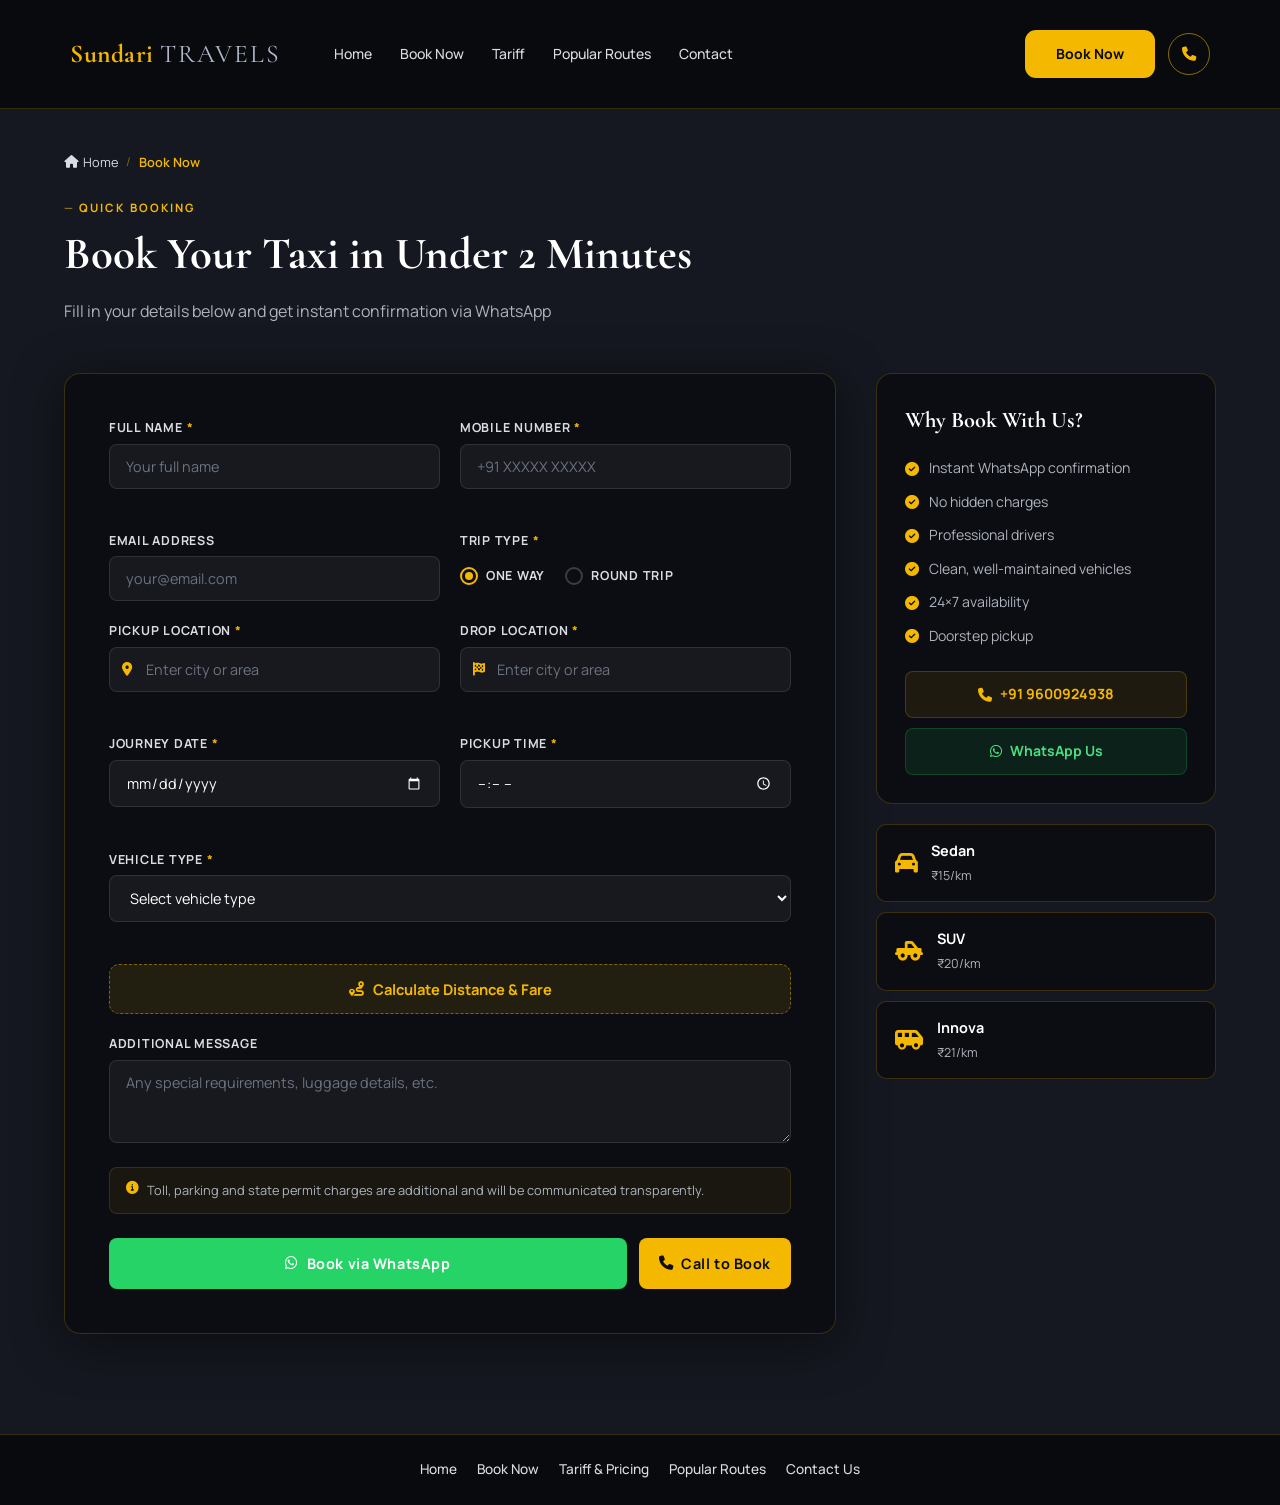
==== commit 028d20a3: "Fix CSS links, add shortcut navigation bar, and optimize SEO sitelinks" ====
--- a/book-now.html
+++ b/book-now.html
@@ -4,61 +4,131 @@
   <meta charset="UTF-8" />
   <meta name="viewport" content="width=device-width, initial-scale=1.0" />
 
+  <!-- Google Fonts & Font Awesome Icons -->
+  <link rel="preconnect" href="https://fonts.googleapis.com" />
+  <link rel="preconnect" href="https://fonts.gstatic.com" crossorigin />
+  <link href="https://fonts.googleapis.com/css2?family=Cormorant+Garamond:ital,wght@0,600;0,700;1,600;1,700&family=Manrope:wght@400;500;600;700;800&display=swap" rel="stylesheet" />
+  <link rel="stylesheet" href="https://cdnjs.cloudflare.com/ajax/libs/font-awesome/6.4.0/css/all.min.css" />
+
   <!-- Google Sitelink Snippet Tags -->
   <title>Book Outstation Cab Online | Sundari Travels</title>
   <meta name="description" content="Instant 24/7 outstation taxi booking across India. Verified local drivers dispatched for one-way drops and round trips. Instant WhatsApp confirmation." />
+  <meta name="robots" content="index, follow" />
   <link rel="canonical" href="https://www.sundaritravels.com/book-now.html" />
 
-  <!-- Styles & Icons -->
+  <!-- Styles -->
   <link rel="stylesheet" href="styles.css" />
-  <link rel="stylesheet" href="https://cdnjs.cloudflare.com/ajax/libs/font-awesome/6.0.0/css/all.min.css" />
-
-  <!-- Structured Data Schema for Fast-Track Sitelinks -->
+
+  <!-- Structured Data Schema for Fast-Track Sitelinks & Breadcrumbs -->
   <script type="application/ld+json">
   {
     "@context": "https://schema.org",
-    "@type": "TaxiService",
-    "name": "Sundari Travels",
-    "url": "https://www.sundaritravels.com/book-now.html",
-    "serviceType": "Outstation Taxi Booking",
-    "areaServed": {
-      "@type": "Country",
-      "name": "India"
-    },
-    "potentialAction": {
-      "@type": "ReserveAction",
-      "target": {
-        "@type": "EntryPoint",
-        "urlTemplate": "https://www.sundaritravels.com/book-now.html",
-        "actionPlatform": [
-          "http://schema.org/DesktopWebPlatform",
-          "http://schema.org/MobileWebPlatform"
+    "@graph": [
+      {
+        "@type": "BreadcrumbList",
+        "itemListElement": [
+          {
+            "@type": "ListItem",
+            "position": 1,
+            "name": "Home",
+            "item": "https://www.sundaritravels.com/"
+          },
+          {
+            "@type": "ListItem",
+            "position": 2,
+            "name": "Book Now",
+            "item": "https://www.sundaritravels.com/book-now.html"
+          }
         ]
       },
-      "result": {
-        "@type": "Reservation",
-        "name": "Book Taxi Online"
+      {
+        "@type": "TaxiService",
+        "name": "Sundari Travels Online Taxi Booking",
+        "url": "https://www.sundaritravels.com/book-now.html",
+        "serviceType": "Outstation Taxi Booking",
+        "provider": {
+          "@type": "LocalBusiness",
+          "name": "Sundari Travels",
+          "telephone": "+919600924938"
+        },
+        "areaServed": {
+          "@type": "Country",
+          "name": "India"
+        },
+        "potentialAction": {
+          "@type": "ReserveAction",
+          "target": {
+            "@type": "EntryPoint",
+            "urlTemplate": "https://www.sundaritravels.com/book-now.html",
+            "actionPlatform": [
+              "http://schema.org/DesktopWebPlatform",
+              "http://schema.org/MobileWebPlatform"
+            ]
+          },
+          "result": {
+            "@type": "Reservation",
+            "name": "Book Taxi Online"
+          }
+        }
       }
-    }
+    ]
   }
   </script>
 </head>
-<body>
+<body class="subpage-body">
 
   <!-- Top Navigation Bar -->
-  <header>
-    <nav class="main-nav">
-      <a href="index.html">Home</a>
-      <a href="book-now.html" class="active">Book Now</a>
-      <a href="tariff.html">Tariff</a>
-      <a href="popular-routes.html">Popular Routes</a>
-      <a href="contact.html">Contact Us</a>
-    </nav>
+  <header class="navbar" id="navbar">
+    <div class="nav-container">
+      <a href="index.html" class="nav-logo" aria-label="Sundari Travels Home">
+        <span class="logo-text-fallback" id="logoText" style="display:inline-flex;">
+          <span style="color:var(--gold);font-family:var(--font-heading);font-size:1.6rem;font-weight:700;letter-spacing:0.02em;">Sundari</span>
+          <span style="color:#b0b8c8;font-family:var(--font-heading);font-size:1.6rem;font-weight:400;letter-spacing:0.08em;margin-left:6px;">TRAVELS</span>
+        </span>
+      </a>
+      <nav class="nav-links" id="navLinks" aria-label="Main Navigation">
+        <a href="index.html" class="nav-link">Home</a>
+        <a href="book-now.html" class="nav-link active">Book Now</a>
+        <a href="tariff.html" class="nav-link">Tariff</a>
+        <a href="popular-routes.html" class="nav-link">Popular Routes</a>
+        <a href="contact.html" class="nav-link">Contact</a>
+      </nav>
+      <div class="nav-actions">
+        <a href="book-now.html" class="nav-book-btn">Book Now</a>
+        <a href="tel:+919600924938" class="nav-phone-btn" aria-label="Call Sundari Travels"><i class="fas fa-phone"></i></a>
+      </div>
+      <button class="hamburger" id="hamburger" aria-label="Toggle Menu" aria-expanded="false">
+        <span></span><span></span><span></span>
+      </button>
+    </div>
   </header>
 
+  <!-- Mobile Nav -->
+  <div class="mobile-nav" id="mobileNav" aria-hidden="true">
+    <div class="mobile-nav-inner">
+      <a href="index.html" class="mobile-nav-link">Home</a>
+      <a href="book-now.html" class="mobile-nav-link active">Book Now</a>
+      <a href="tariff.html" class="mobile-nav-link">Tariff</a>
+      <a href="popular-routes.html" class="mobile-nav-link">Popular Routes</a>
+      <a href="contact.html" class="mobile-nav-link">Contact</a>
+      <div class="mobile-nav-actions">
+        <a href="tel:+919600924938" class="mobile-action-btn call-btn"><i class="fas fa-phone"></i> Call Now</a>
+        <a href="https://wa.me/919600924938" target="_blank" rel="noopener" class="mobile-action-btn whatsapp-btn"><i class="fab fa-whatsapp"></i> WhatsApp</a>
+      </div>
+      <a href="book-now.html" class="mobile-book-btn">Book Your Ride</a>
+    </div>
+  </div>
+
   <!-- ===== BOOKING SECTION ===== -->
-  <section class="booking-section" id="booking">
+  <section class="booking-section" id="booking" style="padding-top: 40px;">
     <div class="container">
+      <nav class="breadcrumb-nav" aria-label="Breadcrumb" style="margin-bottom: 20px;">
+        <ul class="breadcrumb-list">
+          <li><a href="index.html"><i class="fas fa-home"></i> Home</a></li>
+          <li class="sep">/</li>
+          <li class="current">Book Now</li>
+        </ul>
+      </nav>
       <div class="section-label">Quick Booking</div>
       <h1 class="section-title">Book Your Taxi in Under 2 Minutes</h1>
       <p class="section-subtitle">Fill in your details below and get instant confirmation via WhatsApp</p>
--- a/styles.css
+++ b/styles.css
@@ -1,4 +1,4 @@
-﻿/* =====================================================
+/* =====================================================
    SUNDARI TRAVELS — Premium Dark Gold Theme
    ===================================================== */
 
@@ -1750,3 +1750,339 @@
 .pac-icon { display: none !important; }
 .pac-logo::after { display: none !important; }
 .pac-logo { padding: 4px 10px !important; }
+
+/* =====================================================
+   QUICK SHORTCUTS BAR (MakeMyTrip Inspired)
+   ===================================================== */
+.quick-shortcuts-section {
+  position: relative;
+  z-index: 10;
+  margin-top: -36px;
+  margin-bottom: 40px;
+}
+.quick-shortcuts-wrapper {
+  background: rgba(21, 24, 32, 0.95);
+  backdrop-filter: blur(16px);
+  border: 1px solid rgba(245, 184, 0, 0.35);
+  border-radius: 16px;
+  padding: 18px 24px;
+  box-shadow: 0 12px 36px rgba(0, 0, 0, 0.55), 0 0 24px rgba(245, 184, 0, 0.12);
+}
+.quick-shortcuts-header {
+  display: flex;
+  align-items: center;
+  justify-content: space-between;
+  margin-bottom: 14px;
+  padding-bottom: 10px;
+  border-bottom: 1px solid rgba(245, 184, 0, 0.15);
+}
+.qsh-title {
+  display: flex;
+  align-items: center;
+  gap: 8px;
+  font-size: 0.78rem;
+  font-weight: 800;
+  letter-spacing: 0.14em;
+  text-transform: uppercase;
+  color: var(--gold);
+}
+.qsh-title i {
+  font-size: 0.9rem;
+}
+.qsh-subtitle {
+  font-size: 0.75rem;
+  color: var(--text-muted);
+}
+.quick-shortcuts-grid {
+  display: grid;
+  grid-template-columns: repeat(4, 1fr);
+  gap: 16px;
+}
+.shortcut-card {
+  display: flex;
+  align-items: center;
+  gap: 14px;
+  padding: 16px 18px;
+  background: rgba(11, 13, 18, 0.65);
+  border: 1px solid rgba(245, 184, 0, 0.20);
+  border-radius: 12px;
+  text-decoration: none;
+  transition: all 0.25s cubic-bezier(0.4, 0, 0.2, 1);
+  position: relative;
+  overflow: hidden;
+}
+.shortcut-card::before {
+  content: '';
+  position: absolute;
+  top: 0;
+  left: 0;
+  width: 3px;
+  height: 100%;
+  background: var(--gold);
+  opacity: 0;
+  transition: opacity 0.2s;
+}
+.shortcut-card:hover {
+  background: rgba(245, 184, 0, 0.08);
+  border-color: var(--gold);
+  transform: translateY(-3px);
+  box-shadow: 0 8px 24px rgba(245, 184, 0, 0.18);
+}
+.shortcut-card:hover::before {
+  opacity: 1;
+}
+.shortcut-icon {
+  width: 46px;
+  height: 46px;
+  border-radius: 10px;
+  background: rgba(245, 184, 0, 0.12);
+  border: 1px solid rgba(245, 184, 0, 0.30);
+  display: flex;
+  align-items: center;
+  justify-content: center;
+  flex-shrink: 0;
+  color: var(--gold);
+  font-size: 1.15rem;
+  transition: transform 0.25s ease, background 0.25s ease;
+}
+.shortcut-card:hover .shortcut-icon {
+  transform: scale(1.08);
+  background: var(--gold);
+  color: #0B0D12;
+}
+.shortcut-info {
+  display: flex;
+  flex-direction: column;
+  gap: 3px;
+  flex: 1;
+  min-width: 0;
+}
+.shortcut-title-wrap {
+  display: flex;
+  align-items: center;
+  gap: 8px;
+  flex-wrap: wrap;
+}
+.shortcut-title {
+  font-size: 0.95rem;
+  font-weight: 700;
+  color: var(--white);
+  line-height: 1.2;
+}
+.shortcut-card:hover .shortcut-title {
+  color: var(--gold);
+}
+.shortcut-badge {
+  font-size: 0.65rem;
+  font-weight: 800;
+  text-transform: uppercase;
+  letter-spacing: 0.06em;
+  padding: 2px 7px;
+  border-radius: 20px;
+  background: rgba(245, 184, 0, 0.15);
+  border: 1px solid rgba(245, 184, 0, 0.35);
+  color: var(--gold-light);
+  white-space: nowrap;
+}
+.shortcut-badge.green {
+  background: rgba(37, 211, 102, 0.15);
+  border-color: rgba(37, 211, 102, 0.35);
+  color: #4ade80;
+}
+.shortcut-desc {
+  font-size: 0.75rem;
+  color: var(--text-muted);
+  line-height: 1.35;
+  white-space: nowrap;
+  overflow: hidden;
+  text-overflow: ellipsis;
+}
+.shortcut-arrow {
+  color: rgba(217, 220, 226, 0.4);
+  font-size: 0.85rem;
+  transition: transform 0.2s, color 0.2s;
+  flex-shrink: 0;
+}
+.shortcut-card:hover .shortcut-arrow {
+  color: var(--gold);
+  transform: translateX(3px);
+}
+
+@media (max-width: 1024px) {
+  .quick-shortcuts-grid {
+    grid-template-columns: repeat(2, 1fr);
+    gap: 12px;
+  }
+}
+@media (max-width: 640px) {
+  .quick-shortcuts-section {
+    margin-top: -24px;
+    margin-bottom: 24px;
+  }
+  .quick-shortcuts-wrapper {
+    padding: 14px 16px;
+  }
+  .quick-shortcuts-grid {
+    grid-template-columns: 1fr;
+    gap: 10px;
+  }
+  .shortcut-card {
+    padding: 12px 14px;
+  }
+  .shortcut-icon {
+    width: 40px;
+    height: 40px;
+    font-size: 1rem;
+  }
+}
+
+/* =====================================================
+   SUBPAGE CONSISTENCY & BREADCRUMBS
+   ===================================================== */
+.subpage-body {
+  padding-top: 108px;
+}
+.subpage-hero {
+  background: linear-gradient(180deg, #080A0E 0%, #151820 100%);
+  border-bottom: 1px solid rgba(245, 184, 0, 0.20);
+  padding: 48px 0 36px;
+  text-align: center;
+}
+.breadcrumb-nav {
+  margin-bottom: 14px;
+}
+.breadcrumb-list {
+  display: inline-flex;
+  align-items: center;
+  gap: 8px;
+  font-size: 0.8rem;
+  color: var(--text-muted);
+  list-style: none;
+}
+.breadcrumb-list a {
+  color: var(--silver);
+  transition: color 0.2s;
+  display: inline-flex;
+  align-items: center;
+  gap: 5px;
+}
+.breadcrumb-list a:hover {
+  color: var(--gold);
+}
+.breadcrumb-list .sep {
+  color: rgba(245, 184, 0, 0.5);
+  font-size: 0.75rem;
+}
+.breadcrumb-list .current {
+  color: var(--gold);
+  font-weight: 600;
+}
+
+/* Subpage .main-nav fallback styling */
+.main-nav {
+  display: flex;
+  align-items: center;
+  justify-content: center;
+  gap: 16px;
+  padding: 18px 24px;
+  background: #080A0E;
+  border-bottom: 1px solid var(--gold-border);
+}
+.main-nav a {
+  color: var(--silver);
+  font-size: 0.9rem;
+  font-weight: 600;
+  padding: 8px 16px;
+  border-radius: 6px;
+  transition: all 0.2s;
+}
+.main-nav a:hover, .main-nav a.active {
+  color: var(--gold);
+  background: rgba(245, 184, 0, 0.10);
+}
+
+/* Subpage footer-links fallback styling */
+.footer-links {
+  display: flex;
+  align-items: center;
+  justify-content: center;
+  gap: 20px;
+  flex-wrap: wrap;
+  padding: 24px 20px;
+  background: var(--bg-footer);
+  border-top: 1px solid var(--gold-border);
+}
+.footer-links a {
+  color: var(--silver);
+  font-size: 0.85rem;
+  font-weight: 500;
+  transition: color 0.2s;
+}
+.footer-links a:hover {
+  color: var(--gold);
+}
+
+/* =====================================================
+   CONTACT PAGE SPECIFIC STYLES
+   ===================================================== */
+.contact-page {
+  padding: 40px 0 80px;
+  background: var(--bg-primary);
+  min-height: calc(100vh - 250px);
+}
+.contact-details-container {
+  display: grid;
+  grid-template-columns: repeat(auto-fit, minmax(280px, 1fr));
+  gap: 24px;
+  margin-top: 36px;
+}
+.contact-card {
+  background: var(--bg-secondary);
+  border: 1px solid var(--gold-border);
+  border-radius: var(--radius-lg);
+  padding: 32px 28px;
+  text-align: center;
+  transition: transform 0.25s, border-color 0.25s, box-shadow 0.25s;
+}
+.contact-card:hover {
+  transform: translateY(-4px);
+  border-color: var(--gold);
+  box-shadow: 0 10px 30px rgba(245, 184, 0, 0.12);
+}
+.contact-card-icon {
+  width: 58px;
+  height: 58px;
+  margin: 0 auto 18px;
+  border-radius: 50%;
+  background: rgba(245, 184, 0, 0.10);
+  border: 1px solid var(--gold-border);
+  display: flex;
+  align-items: center;
+  justify-content: center;
+  color: var(--gold);
+  font-size: 1.4rem;
+}
+.contact-card h3 {
+  font-family: var(--font-heading);
+  font-size: 1.35rem;
+  font-weight: 700;
+  color: var(--white);
+  margin-bottom: 10px;
+}
+.contact-card p {
+  color: var(--text-muted);
+  font-size: 0.95rem;
+  line-height: 1.6;
+}
+.contact-card a {
+  color: var(--gold);
+  font-weight: 700;
+  font-size: 1.05rem;
+  transition: color 0.2s;
+  display: inline-block;
+  margin-top: 6px;
+}
+.contact-card a:hover {
+  color: var(--gold-light);
+  text-decoration: underline;
+}
